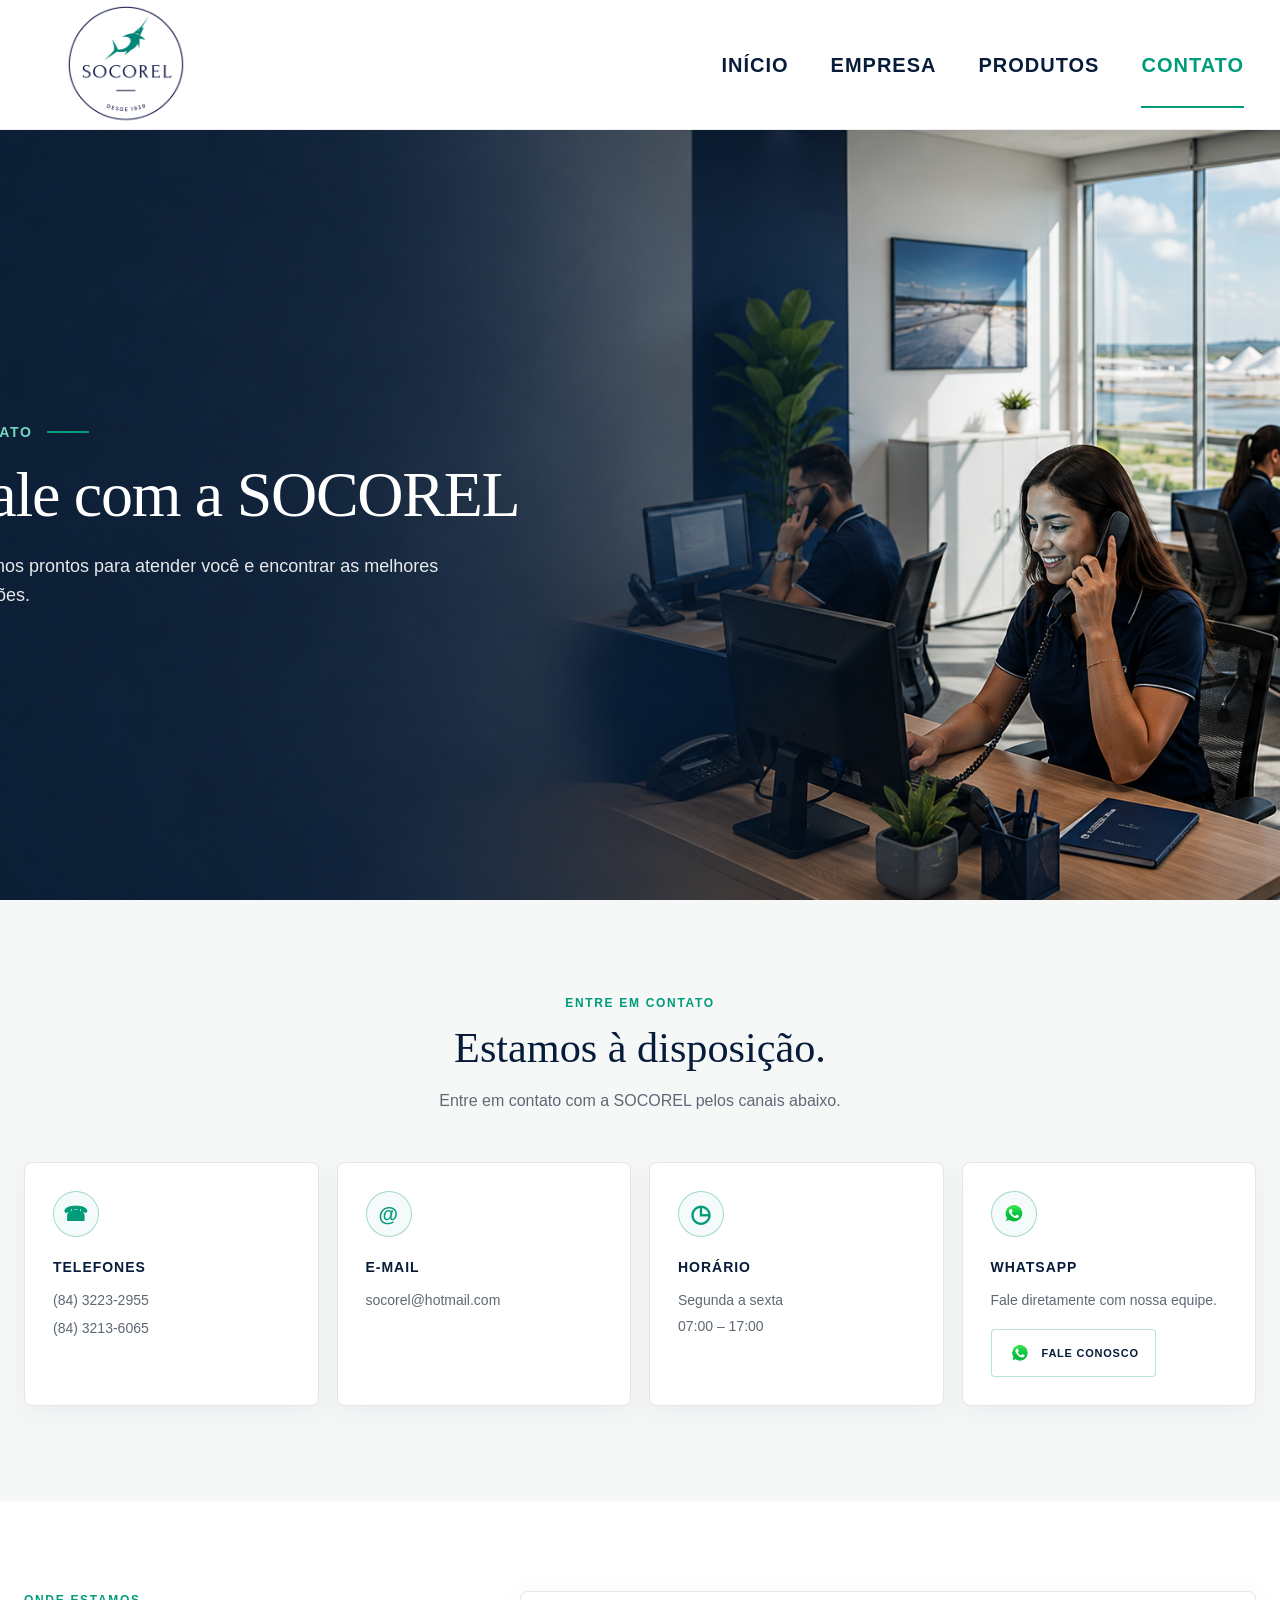
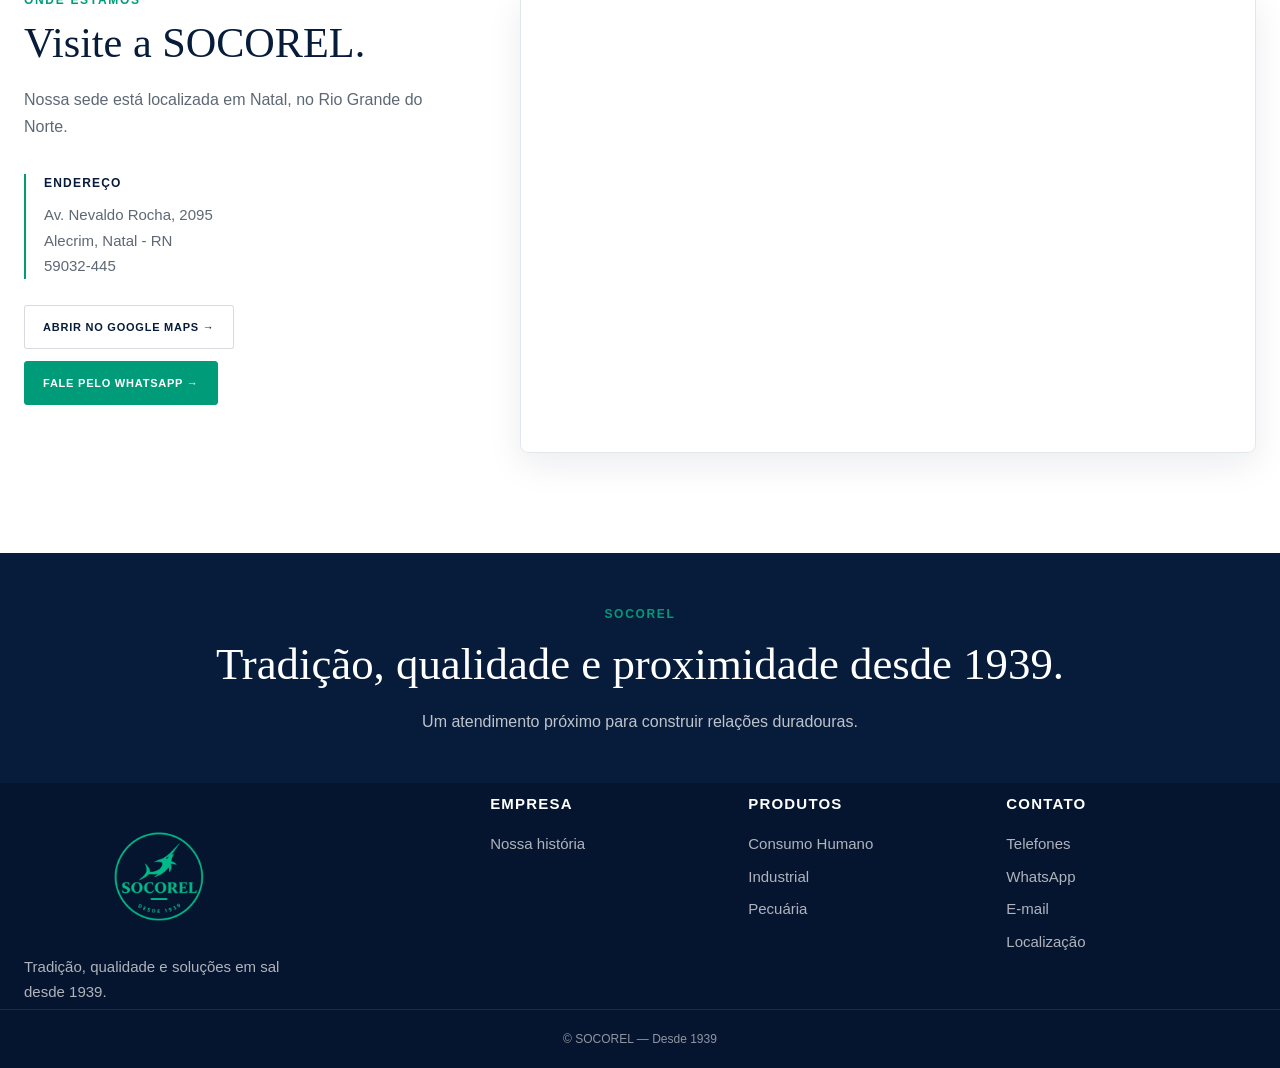
==== contato.html @ 58892474 "Versao final do site SOCOREL" ====
<!DOCTYPE html>
<html lang="pt-BR">

<head>

    <meta charset="UTF-8">

    <meta
        name="viewport"
        content="width=device-width, initial-scale=1.0"
    >

    <meta
        name="description"
        content="Entre em contato com a SOCOREL."
    >

    <title>SOCOREL | Contato</title>

    <link rel="stylesheet" href="css/global.css">
    <link rel="stylesheet" href="css/contato.css">

</head>


<body>


    <!-- =====================================================
         CABEÇALHO
         ===================================================== -->

    <header class="site-header">

        <div class="site-header__inner">

            <a
                href="index.html"
                class="site-logo"
                aria-label="SOCOREL - Início"
            >

                <img
                    src="assets/brand/logo-socorel.png"
                    alt="SOCOREL"
                >

            </a>


            <nav
                class="site-nav"
                aria-label="Navegação principal"
            >

                <a
                    href="index.html"
                    class="site-nav__link"
                >
                    INÍCIO
                </a>


                <a
                    href="empresa.html"
                    class="site-nav__link"
                >
                    EMPRESA
                </a>


                <a
                    href="produtos.html"
                    class="site-nav__link"
                >
                    PRODUTOS
                </a>


                <a
                    href="contato.html"
                    class="site-nav__link is-active"
                >
                    CONTATO
                </a>

            </nav>


            <button
                class="menu-toggle"
                type="button"
                aria-label="Abrir menu"
                aria-expanded="false"
            >

                <span></span>
                <span></span>
                <span></span>

            </button>

        </div>

    </header>



    <!-- =====================================================
         CONTEÚDO PRINCIPAL
         ===================================================== -->

    <main>


        <!-- =================================================
             HERO
             ================================================= -->

        <section class="contact-hero">

            <div class="contact-hero__background"></div>


            <div class="container contact-hero__content">

                <div class="contact-hero__text">

                    <span class="contact-hero__eyebrow">
                        CONTATO
                    </span>


                    <h1 class="contact-hero__title heading-serif">
                        Fale com a SOCOREL
                    </h1>


                    <p class="contact-hero__description">
                        Estamos prontos para atender você
                        e encontrar as melhores soluções.
                    </p>

                </div>

            </div>

        </section>



        <!-- =================================================
             INFORMAÇÕES DE CONTATO
             ================================================= -->

        <section
            class="contact-details"
            id="contato"
        >

            <div class="container">


                <div class="contact-details__heading">

                    <span class="contact-details__eyebrow">
                        ENTRE EM CONTATO
                    </span>


                    <h2 class="contact-details__title heading-serif">
                        Estamos à disposição.
                    </h2>


                    <p class="contact-details__description">
                        Entre em contato com a SOCOREL
                        pelos canais abaixo.
                    </p>

                </div>



                <div class="contact-details__grid">


                    <!-- =================================================
                         TELEFONES
                         ================================================= -->

                    <article class="contact-card">

                        <div class="contact-card__icon">
                            ☎
                        </div>


                        <div class="contact-card__content">

                            <h3>
                                TELEFONES
                            </h3>


                            <a
                                href="tel:8432232955"
                                class="contact-card__link"
                            >
                                (84) 3223-2955
                            </a>


                            <a
                                href="tel:8432136065"
                                class="contact-card__link"
                            >
                                (84) 3213-6065
                            </a>

                        </div>

                    </article>



                    <!-- =================================================
                         E-MAIL
                         ================================================= -->

                    <article class="contact-card">

                        <div class="contact-card__icon">
                            @
                        </div>


                        <div class="contact-card__content">

                            <h3>
                                E-MAIL
                            </h3>


                            <a
                                href="mailto:socorel@hotmail.com"
                                class="contact-card__link"
                            >
                                socorel@hotmail.com
                            </a>

                        </div>

                    </article>



                    <!-- =================================================
                         HORÁRIO
                         ================================================= -->

                    <article class="contact-card">

                        <div class="contact-card__icon">
                            ◷
                        </div>


                        <div class="contact-card__content">

                            <h3>
                                HORÁRIO
                            </h3>


                            <p>
                                Segunda a sexta
                            </p>


                            <p>
                                07:00 – 17:00
                            </p>

                        </div>

                    </article>



                    <!-- =================================================
                         WHATSAPP
                         ================================================= -->

                    <article class="contact-card contact-card--whatsapp">

                        <div class="contact-card__icon">
    <img
        src="assets/brand/whatsapp.png"
        alt=""
    >
</div>


                        <div class="contact-card__content">

                            <h3>
                                WHATSAPP
                            </h3>


                            <p>
                                Fale diretamente com nossa equipe.
                            </p>


                            <a
                                href="https://wa.me/558432232955"
                                class="whatsapp-button"
                                target="_blank"
                                rel="noopener noreferrer"
                            >

                                <span class="whatsapp-button__icon" aria-hidden="true">
    <img
        src="assets/brand/whatsapp.png"
        alt=""
    >
</span>

                                <span>
                                    FALE CONOSCO
                                </span>

                            </a>

                        </div>

                    </article>

                </div>

            </div>

        </section>



        <!-- =================================================
             LOCALIZAÇÃO
             ================================================= -->

        <section
            class="contact-location"
            id="localizacao"
        >

            <div class="container">


                <div class="contact-location__grid">


                    <!-- =================================================
                         ENDEREÇO
                         ================================================= -->

                    <div class="contact-location__info">

                        <span class="contact-location__eyebrow">
                            ONDE ESTAMOS
                        </span>


                        <h2 class="contact-location__title heading-serif">
                            Visite a SOCOREL.
                        </h2>


                        <p class="contact-location__description">
                            Nossa sede está localizada em Natal,
                            no Rio Grande do Norte.
                        </p>


                        <div class="contact-address">

                            <span class="contact-address__label">
                                ENDEREÇO
                            </span>


                            <p class="contact-address__text">
                                Av. Nevaldo Rocha, 2095
                            </p>


                            <p class="contact-address__text">
                                Alecrim, Natal - RN
                            </p>


                            <p class="contact-address__text">
                                59032-445
                            </p>

                        </div>


                        <a
                            href="https://www.google.com/maps/search/?api=1&query=Av.+Nevaldo+Rocha%2C+2095%2C+Alecrim%2C+Natal%2C+RN%2C+59032-445"
                            class="location-button"
                            target="_blank"
                            rel="noopener noreferrer"
                        >
                            ABRIR NO GOOGLE MAPS →
                        </a>


                        <a
                            href="https://wa.me/558432232955"
                            class="location-whatsapp"
                            target="_blank"
                            rel="noopener noreferrer"
                        >
                            FALE PELO WHATSAPP →
                        </a>

                    </div>



                    <!-- =================================================
                         GOOGLE MAPS
                         ================================================= -->

                    <div class="contact-map">

                        <iframe
                            title="Localização da SOCOREL"
                            src="https://www.google.com/maps?q=Av.%20Nevaldo%20Rocha%2C%202095%2C%20Alecrim%2C%20Natal%2C%20RN%2C%2059032-445&output=embed"
                            loading="lazy"
                            referrerpolicy="no-referrer-when-downgrade"
                        >
                        </iframe>

                    </div>

                </div>

            </div>

        </section>



        <!-- =================================================
             ENCERRAMENTO
             ================================================= -->

        <section class="contact-closing">

            <div class="container">

                <div class="contact-closing__inner">

                    <span class="contact-closing__label">
                        SOCOREL
                    </span>


                    <h2 class="contact-closing__title heading-serif">
                        Tradição, qualidade e proximidade
                        desde 1939.
                    </h2>


                    <p class="contact-closing__text">
                        Um atendimento próximo para construir
                        relações duradouras.
                    </p>

                </div>

            </div>

        </section>

    </main>



    <!-- =====================================================
         FOOTER
         ===================================================== -->

    <footer class="site-footer">

        <div class="container site-footer__grid">


            <div class="site-footer__brand">

                <a
                    href="index.html"
                    class="site-footer__logo"
                    aria-label="SOCOREL - Início"
                >

                    <img
                        src="assets/brand/logo-socorel-footer.png"
                        alt="SOCOREL"
                    >

                </a>


                <p>
                    Tradição, qualidade e soluções em sal
                    desde 1939.
                </p>

            </div>



            <div class="site-footer__column">

                <h3>
                    EMPRESA
                </h3>


                <a href="empresa.html">
                    Nossa história
                </a>

            </div>



            <div class="site-footer__column">

                <h3>
                    PRODUTOS
                </h3>


                <a href="produtos.html#consumo-humano">
                    Consumo Humano
                </a>


                <a href="produtos.html#industrial">
                    Industrial
                </a>


                <a href="produtos.html#pecuaria">
                    Pecuária
                </a>

            </div>



            <div class="site-footer__column">

                <h3>
                    CONTATO
                </h3>


                <a href="#contato">
                    Telefones
                </a>


                <a
                    href="https://wa.me/558432232955"
                    target="_blank"
                    rel="noopener noreferrer"
                >
                    WhatsApp
                </a>


                <a href="mailto:socorel@hotmail.com">
                    E-mail
                </a>


                <a href="#localizacao">
                    Localização
                </a>

            </div>

        </div>


        <div class="site-footer__bottom">

            <div class="container">

                <p>
                    © SOCOREL — Desde 1939
                </p>

            </div>

        </div>

    </footer>

<script src="js/menu.js" defer></script>
</body>

</html>
---- css/global.css ----
:root {
    --color-navy: #071b3a;
    --color-navy-soft: #102c52;
    --color-brand: #009b78;
    --color-brand-dark: #007d62;
    --color-white: #ffffff;
    --color-off-white: #f6f8f8;
    --color-text: #172235;
    --color-text-soft: #5e6875;
    --color-border: #e2e7ea;

    --container-width: 1240px;
    --header-height: 130px;

    --transition-fast: 0.2s ease;
    --transition-normal: 0.35s ease;
}


/* =========================================================
   RESET
   ========================================================= */

*,
*::before,
*::after {
    box-sizing: border-box;
}

html {
    scroll-behavior: smooth;
}

body {
    margin: 0;

    min-width: 320px;

    background: var(--color-white);
    color: var(--color-text);

    font-family:
        Arial,
        Helvetica,
        sans-serif;

    font-size: 16px;
    line-height: 1.5;

    -webkit-font-smoothing: antialiased;
    text-rendering: optimizeLegibility;
}

img,
svg {
    display: block;
    max-width: 100%;
}

img {
    height: auto;
}

button,
input,
textarea,
select {
    font: inherit;
}

button {
    border: 0;
    background: transparent;
}

a {
    color: inherit;
    text-decoration: none;
}

h1,
h2,
h3,
h4,
p {
    margin: 0;
}


/* =========================================================
   UTILITÁRIOS
   ========================================================= */

.container {
    width: min(
        calc(100% - 48px),
        var(--container-width)
    );

    margin-inline: auto;
}

.heading-serif {
    font-family:
        Georgia,
        "Times New Roman",
        serif;
}


/* =========================================================
   BOTÕES
   ========================================================= */

.btn {
    display: inline-flex;

    align-items: center;
    justify-content: center;

    min-height: 48px;

    padding:
        0 22px;

    border: 1px solid transparent;

    font-size: 13px;
    font-weight: 700;

    letter-spacing: 0.04em;

    text-transform: uppercase;

    cursor: pointer;

    transition:
        background-color var(--transition-normal),
        border-color var(--transition-normal),
        color var(--transition-normal),
        transform var(--transition-normal),
        box-shadow var(--transition-normal);
}

.btn:hover {
    transform: translateY(-1px);
}

.btn-primary {
    background: var(--color-brand);
    color: var(--color-white);
}

.btn-primary:hover {
    background: var(--color-brand-dark);

    box-shadow:
        0 8px 22px rgba(0, 155, 120, 0.22);
}

.btn-outline {
    border-color:
        rgba(255, 255, 255, 0.78);

    background: transparent;
    color: var(--color-white);
}

.btn-outline:hover {
    border-color: var(--color-white);
    background: rgba(255, 255, 255, 0.10);
}


/* =========================================================
   ACESSIBILIDADE
   ========================================================= */

:focus-visible {
    outline:
        3px solid rgba(0, 155, 120, 0.55);

    outline-offset: 3px;
}


/* =========================================================
   SELEÇÃO DE TEXTO
   ========================================================= */

::selection {
    background: var(--color-brand);
    color: var(--color-white);
}


/* =========================================================
   RESPONSIVIDADE GLOBAL
   ========================================================= */

@media (max-width: 600px) {

    .container {
        width: min(
            calc(100% - 36px),
            var(--container-width)
        );
    }

    .btn {
        min-height: 46px;
        padding: 0 18px;
    }
}


/* =========================================================
   MENU MOBILE — ABERTURA
   ========================================================= */

@media (max-width: 850px) {

    .site-nav.is-open {
        position: absolute !important;

        top: 100% !important;
        left: 0 !important;
        right: 0 !important;

        display: flex !important;

        flex-direction: column !important;

        align-items: stretch !important;

        gap: 0 !important;

        padding: 10px 20px 18px !important;

        background:
            var(--color-white) !important;

        border-top:
            1px solid rgba(7, 27, 58, 0.08) !important;

        box-shadow:
            0 12px 30px rgba(7, 27, 58, 0.12) !important;

        z-index: 9999 !important;
    }


    .site-nav.is-open .site-nav__link {
        display: block !important;

        width: 100% !important;

        padding: 16px 4px !important;

        font-size: 16px !important;

        text-align: left !important;

        color:
            var(--color-navy) !important;

        border-bottom:
            1px solid rgba(7, 27, 58, 0.08) !important;
    }


    .site-nav.is-open .site-nav__link:last-child {
        border-bottom: none !important;
    }


    .site-nav.is-open .site-nav__link::after {
        display: none !important;
    }
}
---- css/contato.css ----
/* =========================================================
   CABEÇALHO
   ========================================================= */

.site-header {
    position: relative;
    z-index: 20;

    height: var(--header-height);

    background: var(--color-white);

    border-bottom:
        1px solid rgba(7, 27, 58, 0.08);
}


.site-header__inner {
    width: 100%;
    max-width: none;

    display: flex;

    align-items: center;
    justify-content: space-between;

    height: 100%;

    padding: 0 36px;
}


.site-logo {
    display: flex;

    align-items: center;

    height: 100%;
}


.site-logo img {
    width: 180px;
    height: 180px;

    object-fit: contain;
}


.site-nav {
    display: flex;

    align-items: center;

    gap: 42px;
}


.site-nav__link {
    position: relative;

    color: var(--color-navy);

    font-size: 20px;

    font-weight: 700;

    letter-spacing: 0.05em;

    padding: 48px 0;

    transition:
        color var(--transition-normal);
}


.site-nav__link::after {
    content: "";

    position: absolute;

    left: 0;
    right: 0;

    bottom: 20px;

    height: 2px;

    background: var(--color-brand);

    transform: scaleX(0);

    transform-origin: center;

    transition:
        transform var(--transition-normal);
}


.site-nav__link:hover,
.site-nav__link.is-active {
    color: var(--color-brand);
}


.site-nav__link:hover::after,
.site-nav__link.is-active::after {
    transform: scaleX(1);
}


/* =========================================================
   MENU MOBILE
   ========================================================= */

.menu-toggle {
    display: none;

    width: 44px;
    height: 44px;

    align-items: center;
    justify-content: center;

    flex-direction: column;

    gap: 5px;

    cursor: pointer;
}


.menu-toggle span {
    display: block;

    width: 23px;
    height: 2px;

    background: var(--color-navy);
}


/* =========================================================
   HERO
   ========================================================= */

.contact-hero {
    position: relative;

    min-height:
        calc(100vh - var(--header-height));

    display: flex;

    align-items: center;

    overflow: hidden;

    color: var(--color-white);
}


.contact-hero__background {
    position: absolute;

    inset: 0;

    background-image:
        url("../assets/contato/hero-contato.jpg");

    background-size: cover;

    background-position: center;
}


.contact-hero__content {
    position: relative;

    z-index: 1;
}


.contact-hero__text {
    max-width: 650px;

    padding: 80px 0;

    transform:
        translateX(-70px);
}


.contact-hero__eyebrow {
    display: inline-flex;

    align-items: center;

    gap: 14px;

    color: #74d7c1;

    font-size: 14px;

    font-weight: 700;

    letter-spacing: 0.12em;
}


.contact-hero__eyebrow::after {
    content: "";

    width: 42px;
    height: 2px;

    background:
        var(--color-brand);
}


.contact-hero__title {
    max-width: none;

    margin-top: 18px;

    color: var(--color-white);

    font-size:
        clamp(42px, 5vw, 70px);

    line-height: 1.04;

    font-weight: 500;

    letter-spacing: -0.02em;

    white-space: nowrap;
}


.contact-hero__description {
    max-width: 520px;

    margin-top: 24px;

    color:
        rgba(255, 255, 255, 0.90);

    font-size: 18px;

    line-height: 1.6;
}


/* =========================================================
   CONTATOS
   ========================================================= */

.contact-details {
    padding:
        90px 0 95px;

    background:
        var(--color-off-white);
}


.contact-details__heading {
    max-width: 850px;

    margin: 0 auto 48px;

    text-align: center;
}


.contact-details__eyebrow {
    color:
        var(--color-brand);

    font-size: 12px;

    font-weight: 700;

    letter-spacing: 0.14em;
}


.contact-details__title {
    margin-top: 10px;

    color:
        var(--color-navy);

    font-size:
        clamp(34px, 3.3vw, 48px);

    line-height: 1.15;

    font-weight: 500;
}


.contact-details__description {
    max-width: 620px;

    margin: 14px auto 0;

    color:
        var(--color-text-soft);

    font-size: 16px;

    line-height: 1.7;
}


/* =========================================================
   CARDS DE CONTATO
   ========================================================= */

.contact-details__grid {
    display: grid;

    grid-template-columns:
        repeat(4, minmax(0, 1fr));

    gap: 18px;
}


.contact-card {
    min-height: 205px;

    display: flex;

    flex-direction: column;

    align-items: flex-start;

    padding: 28px;

    background:
        var(--color-white);

    border:
        1px solid var(--color-border);

    border-radius: 8px;

    box-shadow:
        0 8px 26px rgba(7, 27, 58, 0.05);

    transition:
        transform var(--transition-normal),
        box-shadow var(--transition-normal),
        border-color var(--transition-normal);
}


.contact-card:hover {
    transform:
        translateY(-4px);

    border-color:
        rgba(0, 155, 120, 0.30);

    box-shadow:
        0 16px 35px rgba(7, 27, 58, 0.08);
}


.contact-card__icon {
    width: 46px;
    height: 46px;

    display: flex;

    align-items: center;
    justify-content: center;

    margin-bottom: 20px;

    border:
        1px solid rgba(0, 155, 120, 0.35);

    border-radius: 50%;

    background:
        rgba(0, 155, 120, 0.04);

    color:
        var(--color-brand);

    font-size: 12px;

    font-weight: 700;

    letter-spacing: 0.02em;
}


.contact-card__content {
    width: 100%;
}


.contact-card__content h3 {
    margin: 0 0 12px;

    color:
        var(--color-navy);

    font-size: 14px;

    font-weight: 700;

    letter-spacing: 0.07em;
}


.contact-card__content p {
    margin-top: 5px;

    color:
        var(--color-text-soft);

    font-size: 14px;

    line-height: 1.55;
}


.contact-card__link {
    display: block;

    width: fit-content;

    margin-top: 7px;

    color:
        var(--color-text-soft);

    font-size: 14px;

    line-height: 1.5;

    transition:
        color var(--transition-fast);
}


.contact-card__link:hover {
    color:
        var(--color-brand);
}


/* =========================================================
   WHATSAPP
   ========================================================= */

.contact-card--whatsapp {
    justify-content:
        flex-start;
}


.whatsapp-button {
    display: inline-flex;

    align-items: center;

    gap: 10px;

    margin-top: 18px;

    padding: 11px 16px;

    border:
        1px solid rgba(0, 155, 120, 0.28);

    border-radius: 4px;

    background:
        var(--color-white);

    color:
        var(--color-navy);

    font-size: 11px;

    font-weight: 700;

    letter-spacing: 0.07em;

    transition:
        background var(--transition-fast),
        color var(--transition-fast),
        border-color var(--transition-fast),
        transform var(--transition-fast);
}


.whatsapp-button:hover {
    transform:
        translateY(-2px);

    background:
        var(--color-brand);

    border-color:
        var(--color-brand);

    color:
        var(--color-white);
}



/* =========================================================
   LOCALIZAÇÃO
   ========================================================= */

.contact-location {
    padding:
        90px 0 100px;

    background:
        var(--color-white);
}


.contact-location__grid {
    display:
        grid;

    grid-template-columns:
        minmax(320px, 0.85fr)
        minmax(0, 1.45fr);

    gap:
        65px;

    align-items:
        stretch;
}


.contact-location__info {
    display:
        flex;

    flex-direction:
        column;

    align-items:
        flex-start;
}


.contact-location__eyebrow {
    color:
        var(--color-brand);

    font-size:
        12px;

    font-weight:
        700;

    letter-spacing:
        0.14em;
}


.contact-location__title {
    margin-top:
        10px;

    color:
        var(--color-navy);

    font-size:
        clamp(34px, 3.3vw, 48px);

    line-height:
        1.15;

    font-weight:
        500;
}


.contact-location__description {
    max-width:
        490px;

    margin-top:
        18px;

    color:
        var(--color-text-soft);

    font-size:
        16px;

    line-height:
        1.7;
}


/* =========================================================
   ENDEREÇO
   ========================================================= */

.contact-address {
    margin-top:
        34px;

    padding-left:
        18px;

    border-left:
        2px solid var(--color-brand);
}


.contact-address__label {
    display:
        block;

    margin-bottom:
        10px;

    color:
        var(--color-navy);

    font-size:
        12px;

    font-weight:
        700;

    letter-spacing:
        0.10em;
}


.contact-address__text {
    color:
        var(--color-text-soft);

    font-size:
        15px;

    line-height:
        1.7;
}


/* =========================================================
   BOTÕES DE LOCALIZAÇÃO
   ========================================================= */

.location-button,
.location-whatsapp {
    display:
        inline-flex;

    align-items:
        center;

    justify-content:
        center;

    min-height:
        44px;

    margin-top:
        26px;

    padding:
        11px 18px;

    border-radius:
        3px;

    font-size:
        11px;

    font-weight:
        700;

    letter-spacing:
        0.07em;

    transition:
        transform var(--transition-fast),
        background var(--transition-fast),
        color var(--transition-fast),
        border-color var(--transition-fast);
}


.location-button {
    border:
        1px solid rgba(7, 27, 58, 0.16);

    background:
        var(--color-white);

    color:
        var(--color-navy);
}


.location-button:hover {
    transform:
        translateY(-2px);

    border-color:
        var(--color-navy);

    background:
        var(--color-navy);

    color:
        var(--color-white);
}


.location-whatsapp {
    margin-top:
        12px;

    border:
        1px solid var(--color-brand);

    background:
        var(--color-brand);

    color:
        var(--color-white);
}


.location-whatsapp:hover {
    transform:
        translateY(-2px);

    background:
        var(--color-navy);

    border-color:
        var(--color-navy);
}


/* =========================================================
   MAPA
   ========================================================= */

.contact-map {
    min-height:
        460px;

    overflow:
        hidden;

    border:
        1px solid var(--color-border);

    border-radius:
        8px;

    box-shadow:
        0 12px 35px rgba(7, 27, 58, 0.08);
}


.contact-map iframe {
    display:
        block;

    width:
        100%;

    height:
        100%;

    min-height:
        460px;

    border:
        0;
}


/* =========================================================
   ENCERRAMENTO
   ========================================================= */

.contact-closing {
    padding:
        48px 0;

    background:
        var(--color-navy);

    color:
        var(--color-white);
}


.contact-closing__inner {
    max-width:
        850px;

    margin:
        0 auto;

    text-align:
        center;
}


.contact-closing__label {
    color:
        var(--color-brand);

    font-size:
        12px;

    font-weight:
        700;

    letter-spacing:
        0.14em;
}


.contact-closing__title {
    margin-top:
        14px;

    color:
        var(--color-white);

    font-size:
        clamp(32px, 3.5vw, 48px);

    line-height:
        1.12;

    font-weight:
        500;
}


.contact-closing__text {
    max-width:
        680px;

    margin:
        18px auto 0;

    color:
        rgba(255, 255, 255, 0.74);

    font-size:
        16px;

    line-height:
        1.7;
}


/* =========================================================
   FOOTER
   ========================================================= */

.site-footer {
    background:
        #06152f;

    color:
        rgba(255, 255, 255, 0.78);
}


.site-footer__grid {
    display:
        grid;

    grid-template-columns:
        2fr 1fr 1fr 1.2fr;

    gap:
        50px;

    padding:
        10px 0 5px;
}


.site-footer__brand {
    max-width:
        320px;
}


.site-footer__logo {
    display:
        inline-flex;

    align-items:
        center;

    justify-content:
        center;

    width:
        150px;

    height:
        150px;

    padding:
        5px;

    margin-left:
        60px;

    margin-top:
        10px;

    flex-shrink:
        0;
}


.site-footer__logo img {
    display:
        block;

    width:
        140px;

    height:
        140px;

    max-width:
        none;

    object-fit:
        contain;
}


.site-footer__brand p {
    max-width:
        260px;

    margin-top:
        0;

    color:
        rgba(255, 255, 255, 0.68);

    font-size:
        15px;

    line-height:
        1.65;
}


.site-footer__column {
    display:
        flex;

    flex-direction:
        column;

    align-items:
        flex-start;
}


.site-footer__column h3 {
    margin-bottom:
        18px;

    color:
        var(--color-white);

    font-size:
        15px;

    font-weight:
        700;

    letter-spacing:
        0.08em;
}


.site-footer__column a {
    margin-bottom:
        10px;

    color:
        rgba(255, 255, 255, 0.68);

    font-size:
        15px;

    transition:
        color var(--transition-fast),
        transform var(--transition-fast);
}


.site-footer__column a:hover {
    color:
        var(--color-brand);

    transform:
        translateX(3px);
}


.site-footer__bottom {
    border-top:
        1px solid rgba(255, 255, 255, 0.10);

    padding:
        20px 0;
}


.site-footer__bottom p {
    color:
        rgba(255, 255, 255, 0.55);

    font-size:
        12px;

    text-align:
        center;
}


/* =========================================================
   TABLET
   ========================================================= */

@media (max-width: 1100px) {

    .site-nav {
        gap:
            28px;
    }


    .site-nav__link {
        font-size:
            17px;
    }


    .contact-details__grid {
        grid-template-columns:
            repeat(2, minmax(0, 1fr));
    }


    .contact-location__grid {
        gap:
            45px;
    }

}


/* =========================================================
   TABLET MENOR
   ========================================================= */

@media (max-width: 850px) {

    .site-header__inner {
        padding:
            0 24px;
    }


    .site-logo img {
        width:
            130px;

        height:
            130px;
    }


    .site-nav {
        display:
            none;
    }


    .menu-toggle {
        display:
            flex;
    }


    .contact-hero {
        min-height:
            calc(100svh - var(--header-height));
    }


    .contact-hero__text {
        padding:
            70px 0;

        transform:
            translateX(0);
    }


    .contact-hero__title {
        font-size:
            clamp(40px, 7vw, 58px);
    }


    .contact-details {
        padding:
            80px 0;
    }


    .contact-location {
        padding:
            80px 0;
    }


    .contact-location__grid {
        grid-template-columns:
            1fr;

        gap:
            50px;
    }


    .contact-location__info {
        max-width:
            680px;
    }


    .contact-map {
        min-height:
            420px;
    }


    .contact-map iframe {
        min-height:
            420px;
    }


    .site-footer__grid {
        grid-template-columns:
            repeat(2, minmax(0, 1fr));
    }


    .site-footer__brand {
        grid-column:
            1 / -1;
    }


    .site-footer__logo {
        margin-left:
            0;

        margin-top:
            5px;
    }

}


/* =========================================================
   CELULAR
   ========================================================= */

@media (max-width: 600px) {

    .site-header {
        height:
            86px;
    }


    .site-header__inner {
        padding:
            0 18px;
    }


    .site-logo img {
        width:
            105px;

        height:
            105px;
    }


    .contact-hero {
        min-height:
            calc(100svh - 86px);
    }


    .contact-hero__background {
        background-position:
            64% center;
    }


    .contact-hero__text {
        padding:
            55px 0;
    }


    .contact-hero__eyebrow {
        font-size:
            11px;
    }


    .contact-hero__title {
        margin-top:
            16px;

        font-size:
            clamp(34px, 10vw, 48px);

        white-space:
            normal;
    }


    .contact-hero__description {
        font-size:
            16px;
    }


    .contact-details {
        padding:
            70px 0;
    }


    .contact-details__heading {
        margin-bottom:
            30px;
    }


    .contact-details__title {
        font-size:
            32px;
    }


    .contact-details__description {
        font-size:
            15px;
    }


    .contact-details__grid {
        grid-template-columns:
            1fr;
    }


    .contact-card {
        min-height:
            auto;

        padding:
            24px;
    }


    .contact-location {
        padding:
            70px 0;
    }


    .contact-location__title {
        font-size:
            32px;
    }


    .contact-location__description {
        font-size:
            15px;
    }


    .contact-map {
        min-height:
            350px;
    }


    .contact-map iframe {
        min-height:
            350px;
    }


    .contact-closing {
        padding:
            45px 0;
    }


    .contact-closing__title {
        font-size:
            32px;
    }


    .contact-closing__text {
        font-size:
            15px;
    }


    .site-footer__grid {
        grid-template-columns:
            1fr;

        gap:
            34px;

        padding:
            48px 0 42px;
    }


    .site-footer__brand {
        grid-column:
            auto;
    }


    .site-footer__logo {
        width:
            125px;

        height:
            125px;

        margin-left:
            0;

        margin-top:
            0;
    }


    .site-footer__logo img {
        width:
            115px;

        height:
            115px;
    }


    .site-footer__column {
        width:
            100%;
    }

}

/* =========================================================
   WHATSAPP — ASSET
   ========================================================= */

.contact-card__icon img {
    width: 24px;
    height: 24px;

    display: block;

    object-fit: contain;
}

.whatsapp-button__icon {
    display: inline-flex;

    align-items: center;
    justify-content: center;

    width: 24px;
    height: 24px;

    flex-shrink: 0;

    background: transparent;
}

.whatsapp-button__icon img {
    width: 22px;
    height: 22px;

    display: block;

    object-fit: contain;
}

.whatsapp-button:hover .whatsapp-button__icon {
    background: transparent;
}

/* =========================================================
   ÍCONES DOS CANAIS DE CONTATO
   ========================================================= */

.contact-card:nth-child(1) .contact-card__icon {
    font-size: 20px;
    line-height: 1;
}

.contact-card:nth-child(2) .contact-card__icon {
    font-size: 20px;
    line-height: 1;
}

.contact-card:nth-child(3) .contact-card__icon {
    font-size: 24px;
    line-height: 1;
}
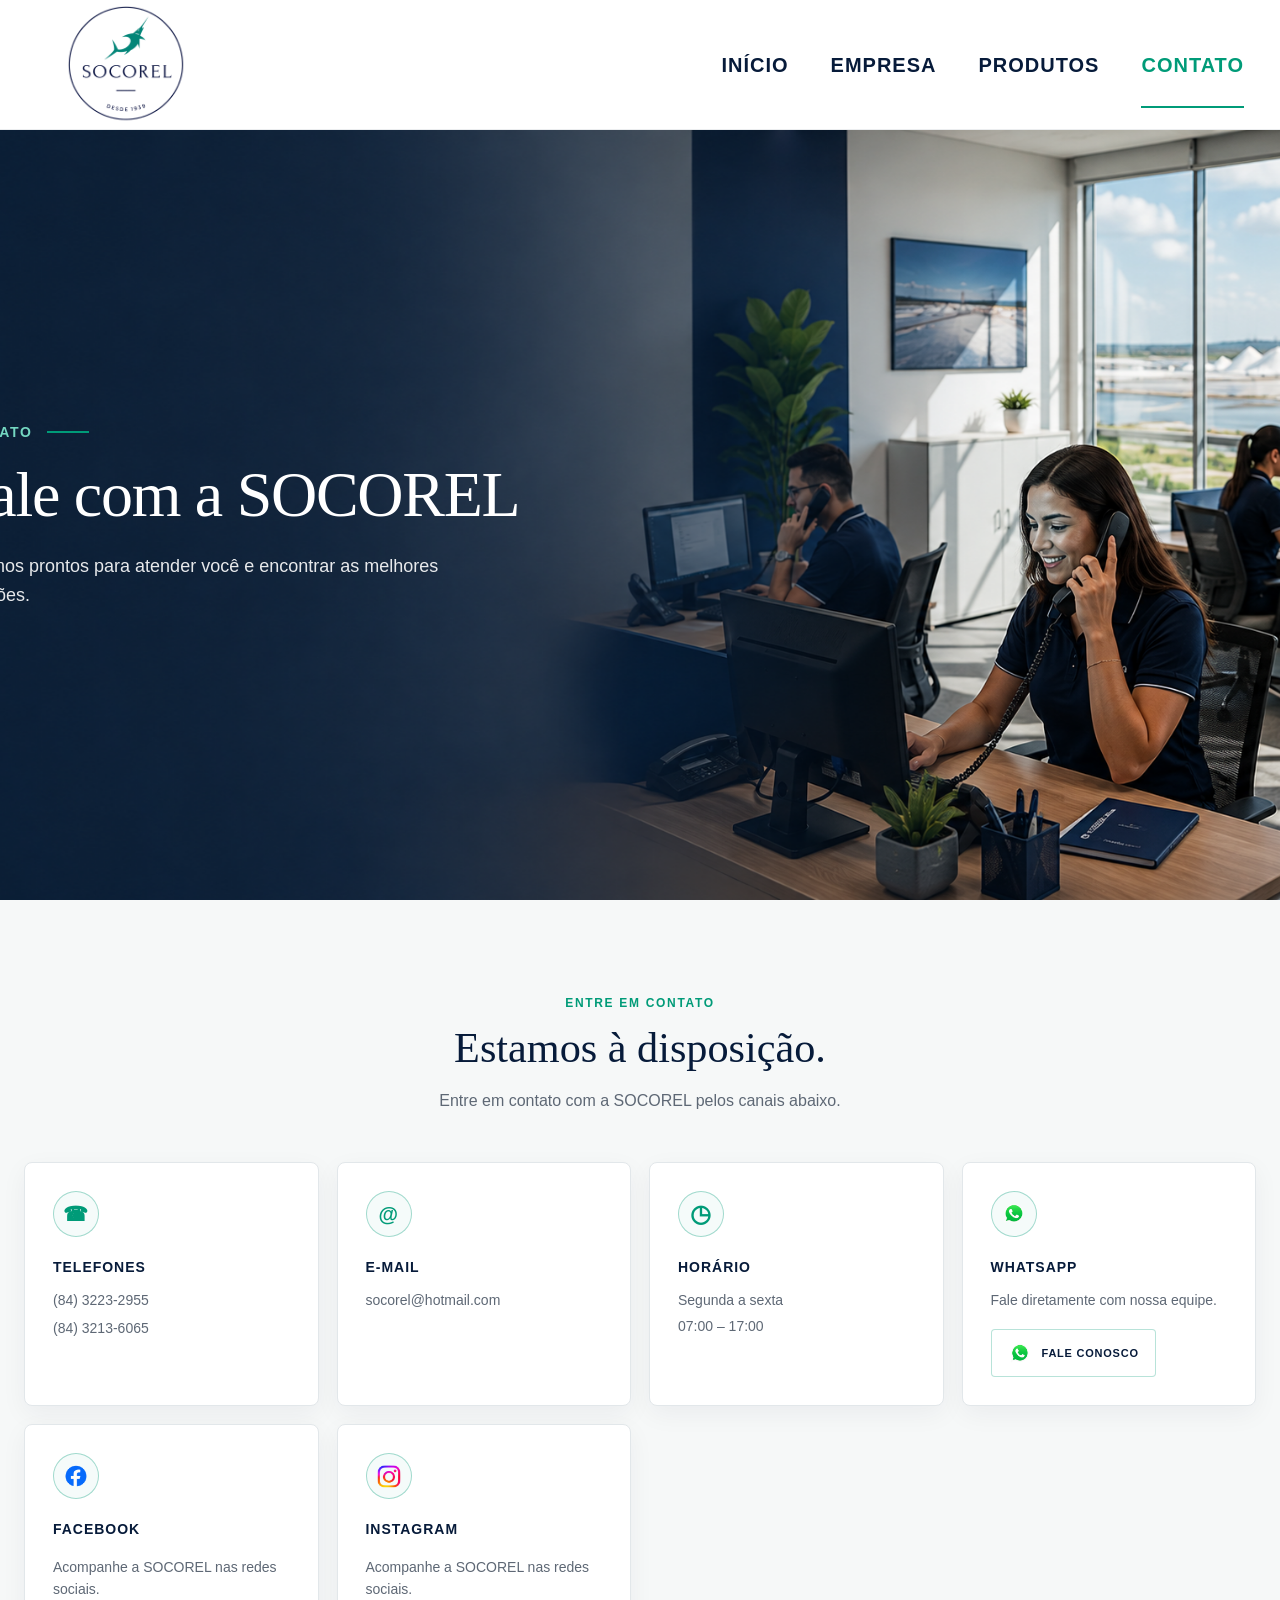
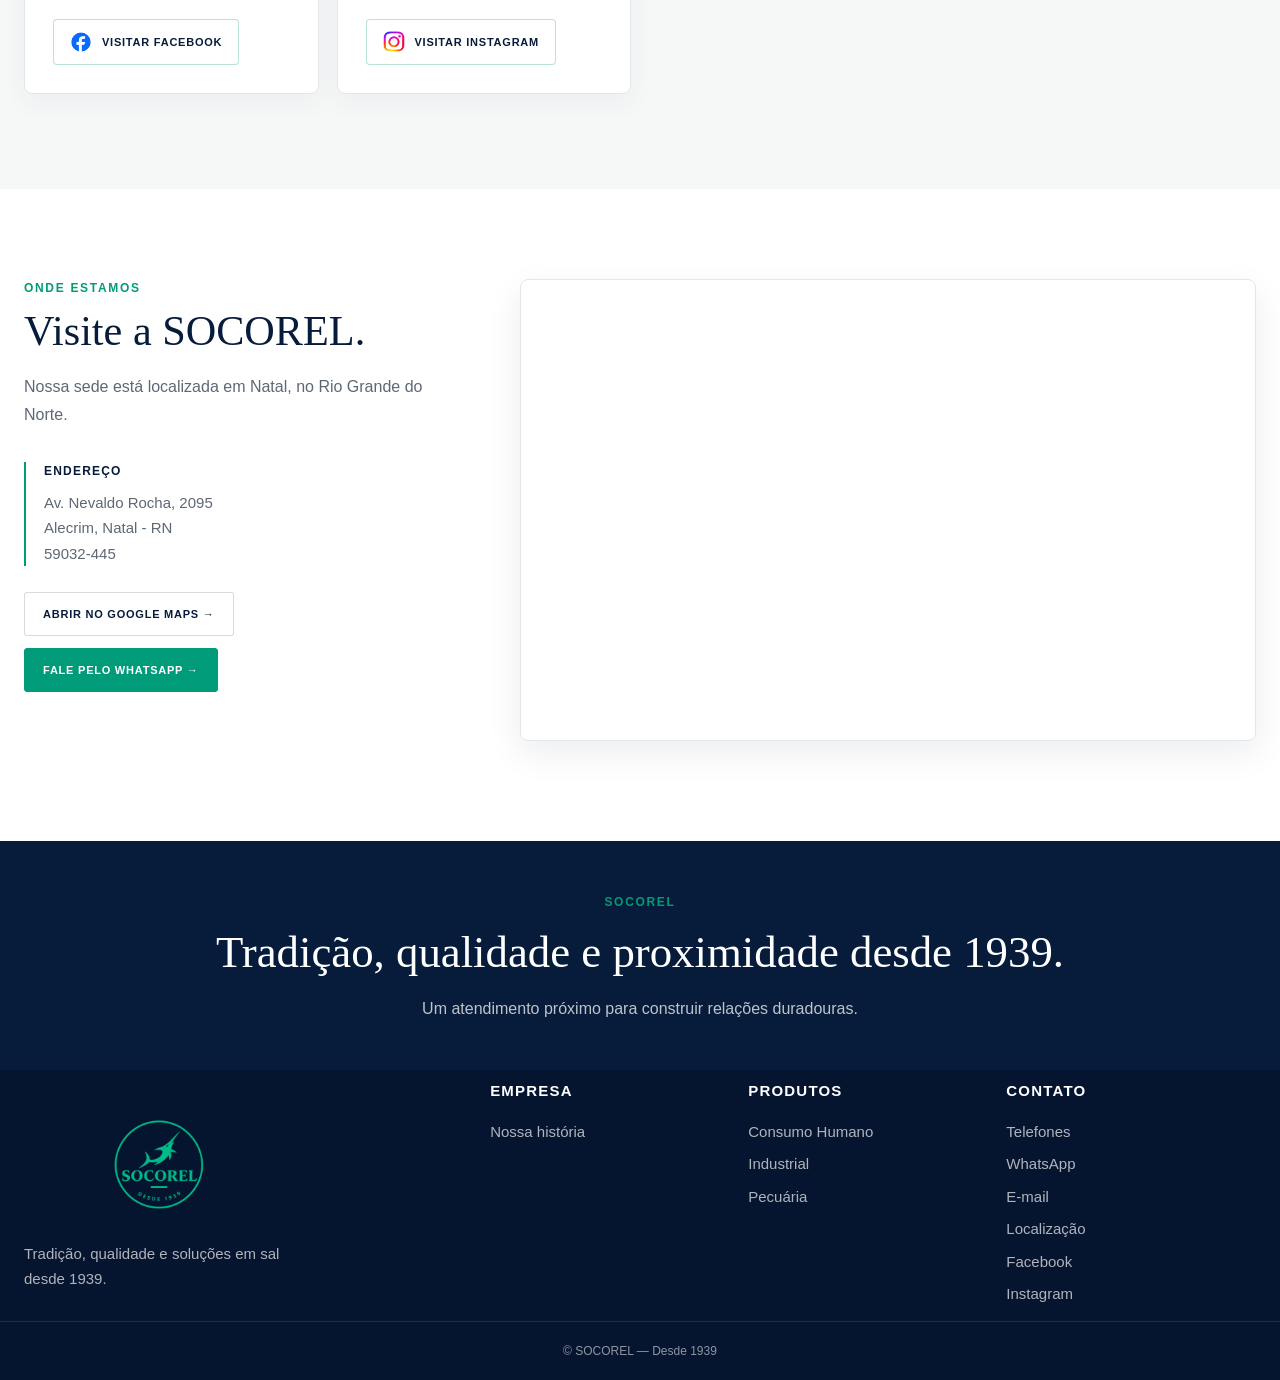
==== commit d07b3638: "Adiciona redes sociais ao contato" ====
--- a/contato.html
+++ b/contato.html
@@ -295,11 +295,13 @@
                     <article class="contact-card contact-card--whatsapp">
 
                         <div class="contact-card__icon">
-    <img
-        src="assets/brand/whatsapp.png"
-        alt=""
-    >
-</div>
+
+                            <img
+                                src="assets/brand/whatsapp.png"
+                                alt=""
+                            >
+
+                        </div>
 
 
                         <div class="contact-card__content">
@@ -321,15 +323,143 @@
                                 rel="noopener noreferrer"
                             >
 
-                                <span class="whatsapp-button__icon" aria-hidden="true">
-    <img
-        src="assets/brand/whatsapp.png"
-        alt=""
-    >
-</span>
+                                <span
+                                    class="whatsapp-button__icon"
+                                    aria-hidden="true"
+                                >
+
+                                    <img
+                                        src="assets/brand/whatsapp.png"
+                                        alt=""
+                                    >
+
+                                </span>
+
 
                                 <span>
                                     FALE CONOSCO
+                                </span>
+
+                            </a>
+
+                        </div>
+
+                    </article>
+
+
+
+                    <!-- =================================================
+                         FACEBOOK
+                         ================================================= -->
+
+                    <article class="contact-card contact-card--social">
+
+                        <div class="contact-card__icon">
+
+                            <img
+                                src="assets/brand/facebook.png"
+                                alt=""
+                            >
+
+                        </div>
+
+
+                        <div class="contact-card__content">
+
+                            <h3>
+                                FACEBOOK
+                            </h3>
+
+
+                            <p>
+                                Acompanhe a SOCOREL
+                                nas redes sociais.
+                            </p>
+
+
+                            <a
+                                href="https://www.facebook.com/SOCOREL"
+                                class="social-button"
+                                target="_blank"
+                                rel="noopener noreferrer"
+                            >
+
+                                <span
+                                    class="social-button__icon social-button__icon--facebook"
+                                    aria-hidden="true"
+                                >
+
+                                    <img
+                                        src="assets/brand/facebook.png"
+                                        alt=""
+                                    >
+
+                                </span>
+
+
+                                <span>
+                                    VISITAR FACEBOOK
+                                </span>
+
+                            </a>
+
+                        </div>
+
+                    </article>
+
+
+
+                    <!-- =================================================
+                         INSTAGRAM
+                         ================================================= -->
+
+                    <article class="contact-card contact-card--social">
+
+                        <div class="contact-card__icon">
+
+                            <img
+                                src="assets/brand/instagram.png"
+                                alt=""
+                            >
+
+                        </div>
+
+
+                        <div class="contact-card__content">
+
+                            <h3>
+                                INSTAGRAM
+                            </h3>
+
+
+                            <p>
+                                Acompanhe a SOCOREL
+                                nas redes sociais.
+                            </p>
+
+
+                            <a
+                                href="https://www.instagram.com/socorel_rn/"
+                                class="social-button"
+                                target="_blank"
+                                rel="noopener noreferrer"
+                            >
+
+                                <span
+                                    class="social-button__icon social-button__icon--instagram"
+                                    aria-hidden="true"
+                                >
+
+                                    <img
+                                        src="assets/brand/instagram.png"
+                                        alt=""
+                                    >
+
+                                </span>
+
+
+                                <span>
+                                    VISITAR INSTAGRAM
                                 </span>
 
                             </a>
@@ -499,6 +629,10 @@
         <div class="container site-footer__grid">
 
 
+            <!-- =================================================
+                 MARCA
+                 ================================================= -->
+
             <div class="site-footer__brand">
 
                 <a
@@ -524,6 +658,10 @@
 
 
 
+            <!-- =================================================
+                 EMPRESA
+                 ================================================= -->
+
             <div class="site-footer__column">
 
                 <h3>
@@ -539,6 +677,10 @@
 
 
 
+            <!-- =================================================
+                 PRODUTOS
+                 ================================================= -->
+
             <div class="site-footer__column">
 
                 <h3>
@@ -563,6 +705,10 @@
             </div>
 
 
+
+            <!-- =================================================
+                 CONTATO
+                 ================================================= -->
 
             <div class="site-footer__column">
 
@@ -594,6 +740,24 @@
                     Localização
                 </a>
 
+
+                <a
+                    href="https://www.facebook.com/SOCOREL"
+                    target="_blank"
+                    rel="noopener noreferrer"
+                >
+                    Facebook
+                </a>
+
+
+                <a
+                    href="https://www.instagram.com/socorel_rn/"
+                    target="_blank"
+                    rel="noopener noreferrer"
+                >
+                    Instagram
+                </a>
+
             </div>
 
         </div>
@@ -613,7 +777,13 @@
 
     </footer>
 
-<script src="js/menu.js" defer></script>
+
+
+    <script
+        src="js/menu.js"
+        defer
+    ></script>
+
 </body>
 
 </html>
--- a/css/contato.css
+++ b/css/contato.css
@@ -1,9 +1,13 @@
 /* =========================================================
+
    CABEÇALHO
+
    ========================================================= */
 
 .site-header {
+
     position: relative;
+
     z-index: 20;
 
     height: var(--header-height);
@@ -11,52 +15,81 @@
     background: var(--color-white);
 
     border-bottom:
+
         1px solid rgba(7, 27, 58, 0.08);
-}
+
+}
+
+
+
 
 
 .site-header__inner {
+
     width: 100%;
+
     max-width: none;
 
     display: flex;
 
     align-items: center;
+
     justify-content: space-between;
 
     height: 100%;
 
     padding: 0 36px;
-}
+
+}
+
+
+
 
 
 .site-logo {
+
     display: flex;
 
     align-items: center;
 
     height: 100%;
-}
+
+}
+
+
+
 
 
 .site-logo img {
+
     width: 180px;
+
     height: 180px;
 
     object-fit: contain;
-}
+
+}
+
+
+
 
 
 .site-nav {
+
     display: flex;
 
     align-items: center;
 
     gap: 42px;
-}
+
+}
+
+
+
 
 
 .site-nav__link {
+
     position: relative;
 
     color: var(--color-navy);
@@ -70,16 +103,23 @@
     padding: 48px 0;
 
     transition:
+
         color var(--transition-normal);
-}
+
+}
+
+
+
 
 
 .site-nav__link::after {
+
     content: "";
 
     position: absolute;
 
     left: 0;
+
     right: 0;
 
     bottom: 20px;
@@ -93,33 +133,55 @@
     transform-origin: center;
 
     transition:
+
         transform var(--transition-normal);
-}
+
+}
+
+
+
 
 
 .site-nav__link:hover,
+
 .site-nav__link.is-active {
+
     color: var(--color-brand);
-}
+
+}
+
+
+
 
 
 .site-nav__link:hover::after,
+
 .site-nav__link.is-active::after {
+
     transform: scaleX(1);
-}
+
+}
+
+
+
 
 
 /* =========================================================
+
    MENU MOBILE
+
    ========================================================= */
 
 .menu-toggle {
+
     display: none;
 
     width: 44px;
+
     height: 44px;
 
     align-items: center;
+
     justify-content: center;
 
     flex-direction: column;
@@ -127,27 +189,41 @@
     gap: 5px;
 
     cursor: pointer;
-}
+
+}
+
+
+
 
 
 .menu-toggle span {
+
     display: block;
 
     width: 23px;
+
     height: 2px;
 
     background: var(--color-navy);
-}
+
+}
+
+
+
 
 
 /* =========================================================
+
    HERO
+
    ========================================================= */
 
 .contact-hero {
+
     position: relative;
 
     min-height:
+
         calc(100vh - var(--header-height));
 
     display: flex;
@@ -157,41 +233,63 @@
     overflow: hidden;
 
     color: var(--color-white);
-}
+
+}
+
+
+
 
 
 .contact-hero__background {
+
     position: absolute;
 
     inset: 0;
 
     background-image:
+
         url("../assets/contato/hero-contato.jpg");
 
     background-size: cover;
 
     background-position: center;
-}
+
+}
+
+
+
 
 
 .contact-hero__content {
+
     position: relative;
 
     z-index: 1;
-}
+
+}
+
+
+
 
 
 .contact-hero__text {
+
     max-width: 650px;
 
     padding: 80px 0;
 
     transform:
+
         translateX(-70px);
-}
+
+}
+
+
+
 
 
 .contact-hero__eyebrow {
+
     display: inline-flex;
 
     align-items: center;
@@ -205,21 +303,33 @@
     font-weight: 700;
 
     letter-spacing: 0.12em;
-}
+
+}
+
+
+
 
 
 .contact-hero__eyebrow::after {
+
     content: "";
 
     width: 42px;
+
     height: 2px;
 
     background:
+
         var(--color-brand);
-}
+
+}
+
+
+
 
 
 .contact-hero__title {
+
     max-width: none;
 
     margin-top: 18px;
@@ -227,6 +337,7 @@
     color: var(--color-white);
 
     font-size:
+
         clamp(42px, 5vw, 70px);
 
     line-height: 1.04;
@@ -236,47 +347,73 @@
     letter-spacing: -0.02em;
 
     white-space: nowrap;
-}
+
+}
+
+
+
 
 
 .contact-hero__description {
+
     max-width: 520px;
 
     margin-top: 24px;
 
     color:
+
         rgba(255, 255, 255, 0.90);
 
     font-size: 18px;
 
     line-height: 1.6;
-}
+
+}
+
+
+
 
 
 /* =========================================================
+
    CONTATOS
+
    ========================================================= */
 
 .contact-details {
+
     padding:
+
         90px 0 95px;
 
     background:
+
         var(--color-off-white);
-}
+
+}
+
+
+
 
 
 .contact-details__heading {
+
     max-width: 850px;
 
     margin: 0 auto 48px;
 
     text-align: center;
-}
+
+}
+
+
+
 
 
 .contact-details__eyebrow {
-    color:
+
+    color:
+
         var(--color-brand);
 
     font-size: 12px;
@@ -284,53 +421,95 @@
     font-weight: 700;
 
     letter-spacing: 0.14em;
-}
+
+}
+
+
+
 
 
 .contact-details__title {
+
     margin-top: 10px;
 
     color:
+
         var(--color-navy);
 
     font-size:
+
         clamp(34px, 3.3vw, 48px);
 
     line-height: 1.15;
 
     font-weight: 500;
-}
+
+}
+
+
+
 
 
 .contact-details__description {
+
     max-width: 620px;
 
     margin: 14px auto 0;
 
     color:
+
         var(--color-text-soft);
 
     font-size: 16px;
 
     line-height: 1.7;
-}
+
+}
+
+
+
 
 
 /* =========================================================
+
    CARDS DE CONTATO
+
    ========================================================= */
 
 .contact-details__grid {
+
     display: grid;
 
     grid-template-columns:
+
         repeat(4, minmax(0, 1fr));
 
     gap: 18px;
-}
+
+}
+
+.contact-card--social:nth-child(5) {
+
+    grid-column: 1;
+
+    grid-row: 2;
+
+}
+
+.contact-card--social:nth-child(6) {
+
+    grid-column: 2;
+
+    grid-row: 2;
+
+}
+
+
+
 
 
 .contact-card {
+
     min-height: 205px;
 
     display: flex;
@@ -342,55 +521,79 @@
     padding: 28px;
 
     background:
+
         var(--color-white);
 
     border:
+
         1px solid var(--color-border);
 
     border-radius: 8px;
 
     box-shadow:
+
         0 8px 26px rgba(7, 27, 58, 0.05);
 
     transition:
+
         transform var(--transition-normal),
+
         box-shadow var(--transition-normal),
+
         border-color var(--transition-normal);
-}
+
+}
+
+
+
 
 
 .contact-card:hover {
+
     transform:
+
         translateY(-4px);
 
     border-color:
+
         rgba(0, 155, 120, 0.30);
 
     box-shadow:
+
         0 16px 35px rgba(7, 27, 58, 0.08);
-}
+
+}
+
+
+
 
 
 .contact-card__icon {
+
     width: 46px;
+
     height: 46px;
 
     display: flex;
 
     align-items: center;
+
     justify-content: center;
 
     margin-bottom: 20px;
 
     border:
+
         1px solid rgba(0, 155, 120, 0.35);
 
     border-radius: 50%;
 
     background:
+
         rgba(0, 155, 120, 0.04);
 
     color:
+
         var(--color-brand);
 
     font-size: 12px;
@@ -398,18 +601,29 @@
     font-weight: 700;
 
     letter-spacing: 0.02em;
-}
+
+}
+
+
+
 
 
 .contact-card__content {
+
     width: 100%;
-}
+
+}
+
+
+
 
 
 .contact-card__content h3 {
+
     margin: 0 0 12px;
 
     color:
+
         var(--color-navy);
 
     font-size: 14px;
@@ -417,22 +631,33 @@
     font-weight: 700;
 
     letter-spacing: 0.07em;
-}
+
+}
+
+
+
 
 
 .contact-card__content p {
+
     margin-top: 5px;
 
     color:
+
         var(--color-text-soft);
 
     font-size: 14px;
 
     line-height: 1.55;
-}
+
+}
+
+
+
 
 
 .contact-card__link {
+
     display: block;
 
     width: fit-content;
@@ -440,6 +665,7 @@
     margin-top: 7px;
 
     color:
+
         var(--color-text-soft);
 
     font-size: 14px;
@@ -447,27 +673,47 @@
     line-height: 1.5;
 
     transition:
+
         color var(--transition-fast);
-}
+
+}
+
+
+
 
 
 .contact-card__link:hover {
-    color:
+
+    color:
+
         var(--color-brand);
-}
+
+}
+
+
+
 
 
 /* =========================================================
+
    WHATSAPP
+
    ========================================================= */
 
 .contact-card--whatsapp {
+
     justify-content:
+
         flex-start;
-}
+
+}
+
+
+
 
 
 .whatsapp-button {
+
     display: inline-flex;
 
     align-items: center;
@@ -479,14 +725,17 @@
     padding: 11px 16px;
 
     border:
+
         1px solid rgba(0, 155, 120, 0.28);
 
     border-radius: 4px;
 
     background:
+
         var(--color-white);
 
     color:
+
         var(--color-navy);
 
     font-size: 11px;
@@ -496,971 +745,1940 @@
     letter-spacing: 0.07em;
 
     transition:
+
         background var(--transition-fast),
+
         color var(--transition-fast),
+
         border-color var(--transition-fast),
+
         transform var(--transition-fast);
-}
+
+}
+
+
+
 
 
 .whatsapp-button:hover {
+
     transform:
+
         translateY(-2px);
 
     background:
+
         var(--color-brand);
 
     border-color:
+
         var(--color-brand);
 
     color:
+
         var(--color-white);
-}
+
+}
+
+
+
+
+
+
 
 
 
 /* =========================================================
+
    LOCALIZAÇÃO
+
    ========================================================= */
 
+/* =========================================================
+
+   REDES SOCIAIS
+
+   ========================================================= */
+
+.contact-card--social {
+
+    min-height: 205px;
+
+}
+
+.contact-card--social .contact-card__icon img {
+
+    width: 24px;
+
+    height: 24px;
+
+}
+
+.social-button {
+
+    display: inline-flex;
+
+    align-items: center;
+
+    justify-content: center;
+
+    gap: 10px;
+
+    margin-top: 18px;
+
+    padding: 11px 16px;
+
+    border:
+
+        1px solid rgba(0, 155, 120, 0.28);
+
+    border-radius: 4px;
+
+    background:
+
+        var(--color-white);
+
+    color:
+
+        var(--color-navy);
+
+    font-size: 11px;
+
+    font-weight: 700;
+
+    letter-spacing: 0.07em;
+
+    transition:
+
+        background var(--transition-fast),
+
+        color var(--transition-fast),
+
+        border-color var(--transition-fast),
+
+        transform var(--transition-fast);
+
+}
+
+.social-button:hover {
+
+    transform:
+
+        translateY(-2px);
+
+    background:
+
+        var(--color-brand);
+
+    border-color:
+
+        var(--color-brand);
+
+    color:
+
+        var(--color-white);
+
+}
+
+.social-button__icon {
+
+    display: inline-flex;
+
+    align-items: center;
+
+    justify-content: center;
+
+    width: 22px;
+
+    height: 22px;
+
+    flex-shrink: 0;
+
+    background: transparent;
+
+}
+
+.social-button__icon img {
+
+    width: 20px;
+
+    height: 20px;
+
+    display: block;
+
+    object-fit: contain;
+
+}
+
+.social-button__icon--facebook img {
+
+    width: 20px;
+
+    height: 20px;
+
+}
+
+.social-button__icon--instagram img {
+
+    width: 21px;
+
+    height: 21px;
+
+}
+
 .contact-location {
+
     padding:
+
         90px 0 100px;
 
     background:
+
         var(--color-white);
-}
+
+}
+
+
+
 
 
 .contact-location__grid {
+
     display:
+
         grid;
 
     grid-template-columns:
+
         minmax(320px, 0.85fr)
+
         minmax(0, 1.45fr);
 
     gap:
+
         65px;
 
     align-items:
+
         stretch;
-}
+
+}
+
+
+
 
 
 .contact-location__info {
+
     display:
+
         flex;
 
     flex-direction:
+
         column;
 
     align-items:
+
         flex-start;
-}
+
+}
+
+
+
 
 
 .contact-location__eyebrow {
-    color:
+
+    color:
+
         var(--color-brand);
 
     font-size:
+
         12px;
 
     font-weight:
+
         700;
 
     letter-spacing:
+
         0.14em;
-}
+
+}
+
+
+
 
 
 .contact-location__title {
+
     margin-top:
+
         10px;
 
     color:
+
         var(--color-navy);
 
     font-size:
+
         clamp(34px, 3.3vw, 48px);
 
     line-height:
+
         1.15;
 
     font-weight:
+
         500;
-}
+
+}
+
+
+
 
 
 .contact-location__description {
+
     max-width:
+
         490px;
 
     margin-top:
+
         18px;
 
     color:
+
         var(--color-text-soft);
 
     font-size:
+
         16px;
 
     line-height:
+
         1.7;
-}
+
+}
+
+
+
 
 
 /* =========================================================
+
    ENDEREÇO
+
    ========================================================= */
 
 .contact-address {
+
     margin-top:
+
         34px;
 
     padding-left:
+
         18px;
 
     border-left:
+
         2px solid var(--color-brand);
-}
+
+}
+
+
+
 
 
 .contact-address__label {
+
     display:
+
         block;
 
     margin-bottom:
+
         10px;
 
     color:
+
         var(--color-navy);
 
     font-size:
+
         12px;
 
     font-weight:
+
         700;
 
     letter-spacing:
+
         0.10em;
-}
+
+}
+
+
+
 
 
 .contact-address__text {
-    color:
+
+    color:
+
         var(--color-text-soft);
 
     font-size:
+
         15px;
 
     line-height:
+
         1.7;
-}
+
+}
+
+
+
 
 
 /* =========================================================
+
    BOTÕES DE LOCALIZAÇÃO
+
    ========================================================= */
 
 .location-button,
+
 .location-whatsapp {
+
     display:
+
         inline-flex;
 
     align-items:
+
         center;
 
     justify-content:
+
         center;
 
     min-height:
+
         44px;
 
     margin-top:
+
         26px;
 
     padding:
+
         11px 18px;
 
     border-radius:
+
         3px;
 
     font-size:
+
         11px;
 
     font-weight:
+
         700;
 
     letter-spacing:
+
         0.07em;
 
     transition:
+
         transform var(--transition-fast),
+
         background var(--transition-fast),
+
         color var(--transition-fast),
+
         border-color var(--transition-fast);
-}
+
+}
+
+
+
 
 
 .location-button {
+
     border:
+
         1px solid rgba(7, 27, 58, 0.16);
 
     background:
+
         var(--color-white);
 
     color:
+
         var(--color-navy);
-}
+
+}
+
+
+
 
 
 .location-button:hover {
+
     transform:
+
         translateY(-2px);
 
     border-color:
+
         var(--color-navy);
 
     background:
+
         var(--color-navy);
 
     color:
+
         var(--color-white);
-}
+
+}
+
+
+
 
 
 .location-whatsapp {
+
     margin-top:
+
         12px;
 
     border:
+
         1px solid var(--color-brand);
 
     background:
+
         var(--color-brand);
 
     color:
+
         var(--color-white);
-}
+
+}
+
+
+
 
 
 .location-whatsapp:hover {
+
     transform:
+
         translateY(-2px);
 
     background:
+
         var(--color-navy);
 
     border-color:
+
         var(--color-navy);
-}
+
+}
+
+
+
 
 
 /* =========================================================
+
    MAPA
+
    ========================================================= */
 
 .contact-map {
+
     min-height:
+
         460px;
 
     overflow:
+
         hidden;
 
     border:
+
         1px solid var(--color-border);
 
     border-radius:
+
         8px;
 
     box-shadow:
+
         0 12px 35px rgba(7, 27, 58, 0.08);
-}
+
+}
+
+
+
 
 
 .contact-map iframe {
+
     display:
+
         block;
 
     width:
+
         100%;
 
     height:
+
         100%;
 
     min-height:
+
         460px;
 
     border:
+
         0;
-}
+
+}
+
+
+
 
 
 /* =========================================================
+
    ENCERRAMENTO
+
    ========================================================= */
 
 .contact-closing {
+
     padding:
+
         48px 0;
 
     background:
+
         var(--color-navy);
 
     color:
+
         var(--color-white);
-}
+
+}
+
+
+
 
 
 .contact-closing__inner {
+
     max-width:
+
         850px;
 
     margin:
+
         0 auto;
 
     text-align:
+
         center;
-}
+
+}
+
+
+
 
 
 .contact-closing__label {
-    color:
+
+    color:
+
         var(--color-brand);
 
     font-size:
+
         12px;
 
     font-weight:
+
         700;
 
     letter-spacing:
+
         0.14em;
-}
+
+}
+
+
+
 
 
 .contact-closing__title {
+
     margin-top:
+
         14px;
 
     color:
+
         var(--color-white);
 
     font-size:
+
         clamp(32px, 3.5vw, 48px);
 
     line-height:
+
         1.12;
 
     font-weight:
+
         500;
-}
+
+}
+
+
+
 
 
 .contact-closing__text {
+
     max-width:
+
         680px;
 
     margin:
+
         18px auto 0;
 
     color:
+
         rgba(255, 255, 255, 0.74);
 
     font-size:
+
         16px;
 
     line-height:
+
         1.7;
-}
+
+}
+
+
+
 
 
 /* =========================================================
+
    FOOTER
+
    ========================================================= */
 
 .site-footer {
+
     background:
+
         #06152f;
 
     color:
+
         rgba(255, 255, 255, 0.78);
-}
+
+}
+
+
+
 
 
 .site-footer__grid {
+
     display:
+
         grid;
 
     grid-template-columns:
+
         2fr 1fr 1fr 1.2fr;
 
     gap:
+
         50px;
 
     padding:
+
         10px 0 5px;
-}
+
+}
+
+
+
 
 
 .site-footer__brand {
+
     max-width:
+
         320px;
-}
+
+}
+
+
+
 
 
 .site-footer__logo {
+
     display:
+
         inline-flex;
 
     align-items:
+
         center;
 
     justify-content:
+
         center;
 
     width:
+
         150px;
 
     height:
+
         150px;
 
     padding:
+
         5px;
 
     margin-left:
+
         60px;
 
     margin-top:
+
         10px;
 
     flex-shrink:
+
         0;
-}
+
+}
+
+
+
 
 
 .site-footer__logo img {
+
     display:
+
         block;
 
     width:
+
         140px;
 
     height:
+
         140px;
 
     max-width:
+
         none;
 
     object-fit:
+
         contain;
-}
+
+}
+
+
+
 
 
 .site-footer__brand p {
+
     max-width:
+
         260px;
 
     margin-top:
+
         0;
 
     color:
+
         rgba(255, 255, 255, 0.68);
 
     font-size:
+
         15px;
 
     line-height:
+
         1.65;
-}
+
+}
+
+
+
 
 
 .site-footer__column {
+
     display:
+
         flex;
 
     flex-direction:
+
         column;
 
     align-items:
+
         flex-start;
-}
+
+}
+
+
+
 
 
 .site-footer__column h3 {
+
     margin-bottom:
+
         18px;
 
     color:
+
         var(--color-white);
 
     font-size:
+
         15px;
 
     font-weight:
+
         700;
 
     letter-spacing:
+
         0.08em;
-}
+
+}
+
+
+
 
 
 .site-footer__column a {
+
     margin-bottom:
+
         10px;
 
     color:
+
         rgba(255, 255, 255, 0.68);
 
     font-size:
+
         15px;
 
     transition:
+
         color var(--transition-fast),
+
         transform var(--transition-fast);
-}
+
+}
+
+
+
 
 
 .site-footer__column a:hover {
-    color:
+
+    color:
+
         var(--color-brand);
 
     transform:
+
         translateX(3px);
-}
+
+}
+
+
+
 
 
 .site-footer__bottom {
+
     border-top:
+
         1px solid rgba(255, 255, 255, 0.10);
 
     padding:
+
         20px 0;
-}
+
+}
+
+
+
 
 
 .site-footer__bottom p {
-    color:
+
+    color:
+
         rgba(255, 255, 255, 0.55);
 
     font-size:
+
         12px;
 
     text-align:
+
         center;
-}
+
+}
+
+
+
 
 
 /* =========================================================
+
    TABLET
+
    ========================================================= */
 
 @media (max-width: 1100px) {
 
     .site-nav {
+
         gap:
+
             28px;
-    }
+
+    }
+
+
+
 
 
     .site-nav__link {
+
         font-size:
+
             17px;
-    }
+
+    }
+
+
+
 
 
     .contact-details__grid {
+
         grid-template-columns:
+
             repeat(2, minmax(0, 1fr));
-    }
+
+    }
+
+
+
 
 
     .contact-location__grid {
+
         gap:
+
             45px;
-    }
-
-}
+
+    }
+
+}
+
+
+
 
 
 /* =========================================================
+
    TABLET MENOR
+
    ========================================================= */
 
 @media (max-width: 850px) {
 
     .site-header__inner {
+
         padding:
+
             0 24px;
-    }
+
+    }
+
+
+
 
 
     .site-logo img {
+
         width:
+
             130px;
 
         height:
+
             130px;
-    }
+
+    }
+
+
+
 
 
     .site-nav {
+
         display:
+
             none;
-    }
+
+    }
+
+
+
 
 
     .menu-toggle {
+
         display:
+
             flex;
-    }
+
+    }
+
+
+
 
 
     .contact-hero {
+
         min-height:
+
             calc(100svh - var(--header-height));
-    }
+
+    }
+
+
+
 
 
     .contact-hero__text {
+
         padding:
+
             70px 0;
 
         transform:
+
             translateX(0);
-    }
+
+    }
+
+
+
 
 
     .contact-hero__title {
+
         font-size:
+
             clamp(40px, 7vw, 58px);
-    }
+
+    }
+
+
+
 
 
     .contact-details {
+
         padding:
+
             80px 0;
-    }
+
+    }
+
+
+
 
 
     .contact-location {
+
         padding:
+
             80px 0;
-    }
+
+    }
+
+
+
 
 
     .contact-location__grid {
+
         grid-template-columns:
+
             1fr;
 
         gap:
+
             50px;
-    }
+
+    }
+
+
+
 
 
     .contact-location__info {
+
         max-width:
+
             680px;
-    }
+
+    }
+
+
+
 
 
     .contact-map {
+
         min-height:
+
             420px;
-    }
+
+    }
+
+
+
 
 
     .contact-map iframe {
+
         min-height:
+
             420px;
-    }
+
+    }
+
+
+
 
 
     .site-footer__grid {
+
         grid-template-columns:
+
             repeat(2, minmax(0, 1fr));
-    }
+
+    }
+
+
+
 
 
     .site-footer__brand {
+
         grid-column:
+
             1 / -1;
-    }
+
+    }
+
+
+
 
 
     .site-footer__logo {
+
         margin-left:
+
             0;
 
         margin-top:
+
             5px;
-    }
-
-}
+
+    }
+
+}
+
+
+
 
 
 /* =========================================================
+
    CELULAR
+
    ========================================================= */
 
 @media (max-width: 600px) {
 
     .site-header {
+
         height:
+
             86px;
-    }
+
+    }
+
+
+
 
 
     .site-header__inner {
+
         padding:
+
             0 18px;
-    }
+
+    }
+
+
+
 
 
     .site-logo img {
+
         width:
+
             105px;
 
         height:
+
             105px;
-    }
+
+    }
+
+
+
 
 
     .contact-hero {
+
         min-height:
+
             calc(100svh - 86px);
-    }
+
+    }
+
+
+
 
 
     .contact-hero__background {
+
         background-position:
+
             64% center;
-    }
+
+    }
+
+
+
 
 
     .contact-hero__text {
+
         padding:
+
             55px 0;
-    }
+
+    }
+
+
+
 
 
     .contact-hero__eyebrow {
+
         font-size:
+
             11px;
-    }
+
+    }
+
+
+
 
 
     .contact-hero__title {
+
         margin-top:
+
             16px;
 
         font-size:
+
             clamp(34px, 10vw, 48px);
 
         white-space:
+
             normal;
-    }
+
+    }
+
+
+
 
 
     .contact-hero__description {
+
         font-size:
+
             16px;
-    }
+
+    }
+
+
+
 
 
     .contact-details {
+
         padding:
+
             70px 0;
-    }
+
+    }
+
+
+
 
 
     .contact-details__heading {
+
         margin-bottom:
+
             30px;
-    }
+
+    }
+
+
+
 
 
     .contact-details__title {
+
         font-size:
+
             32px;
-    }
+
+    }
+
+
+
 
 
     .contact-details__description {
+
         font-size:
+
             15px;
-    }
+
+    }
+
+
+
 
 
     .contact-details__grid {
+
         grid-template-columns:
+
             1fr;
-    }
+
+    }
+
+    .contact-card--social:nth-child(5),
+
+    .contact-card--social:nth-child(6) {
+
+        grid-column: auto;
+
+        grid-row: auto;
+
+    }
+
+
+
 
 
     .contact-card {
+
         min-height:
+
             auto;
 
         padding:
+
             24px;
-    }
+
+    }
+
+
+
 
 
     .contact-location {
+
         padding:
+
             70px 0;
-    }
+
+    }
+
+
+
 
 
     .contact-location__title {
+
         font-size:
+
             32px;
-    }
+
+    }
+
+
+
 
 
     .contact-location__description {
+
         font-size:
+
             15px;
-    }
+
+    }
+
+
+
 
 
     .contact-map {
+
         min-height:
+
             350px;
-    }
+
+    }
+
+
+
 
 
     .contact-map iframe {
+
         min-height:
+
             350px;
-    }
+
+    }
+
+
+
 
 
     .contact-closing {
+
         padding:
+
             45px 0;
-    }
+
+    }
+
+
+
 
 
     .contact-closing__title {
+
         font-size:
+
             32px;
-    }
+
+    }
+
+
+
 
 
     .contact-closing__text {
+
         font-size:
+
             15px;
-    }
+
+    }
+
+
+
 
 
     .site-footer__grid {
+
         grid-template-columns:
+
             1fr;
 
         gap:
+
             34px;
 
         padding:
+
             48px 0 42px;
-    }
+
+    }
+
+
+
 
 
     .site-footer__brand {
+
         grid-column:
+
             auto;
-    }
+
+    }
+
+
+
 
 
     .site-footer__logo {
+
         width:
+
             125px;
 
         height:
+
             125px;
 
         margin-left:
+
             0;
 
         margin-top:
+
             0;
-    }
+
+    }
+
+
+
 
 
     .site-footer__logo img {
+
         width:
+
             115px;
 
         height:
+
             115px;
-    }
+
+    }
+
+
+
 
 
     .site-footer__column {
+
         width:
+
             100%;
+
     }
 
 }
 
 /* =========================================================
+
    WHATSAPP — ASSET
+
    ========================================================= */
 
 .contact-card__icon img {
+
     width: 24px;
+
     height: 24px;
 
     display: block;
 
     object-fit: contain;
+
 }
 
 .whatsapp-button__icon {
+
     display: inline-flex;
 
     align-items: center;
+
     justify-content: center;
 
     width: 24px;
+
     height: 24px;
 
     flex-shrink: 0;
 
     background: transparent;
+
 }
 
 .whatsapp-button__icon img {
+
     width: 22px;
+
     height: 22px;
 
     display: block;
 
     object-fit: contain;
+
 }
 
 .whatsapp-button:hover .whatsapp-button__icon {
+
     background: transparent;
+
 }
 
 /* =========================================================
+
    ÍCONES DOS CANAIS DE CONTATO
+
    ========================================================= */
 
 .contact-card:nth-child(1) .contact-card__icon {
+
     font-size: 20px;
+
     line-height: 1;
+
 }
 
 .contact-card:nth-child(2) .contact-card__icon {
+
     font-size: 20px;
+
     line-height: 1;
+
 }
 
 .contact-card:nth-child(3) .contact-card__icon {
+
     font-size: 24px;
+
     line-height: 1;
-}
+
+}
+
+
+/* =========================================================
+
+   REDES SOCIAIS
+
+   ========================================================= */
+
+@media (min-width: 1101px) {
+
+    .contact-card--social:nth-child(5) {
+
+        grid-column: 1;
+
+        grid-row: 2;
+
+    }
+
+    .contact-card--social:nth-child(6) {
+
+        grid-column: 2;
+
+        grid-row: 2;
+
+    }
+
+}
+
+
+
+.contact-card--social .contact-card__icon img {
+
+    width: 24px;
+
+    height: 24px;
+
+    display: block;
+
+    object-fit: contain;
+
+}
+
+
+
+.contact-card--social .contact-card__content {
+
+    display: flex;
+
+    flex-direction: column;
+
+    align-items: flex-start;
+
+}
+
+
+
+.social-button {
+
+    display: inline-flex;
+
+    align-items: center;
+
+    justify-content: center;
+
+    gap: 10px;
+
+    margin-top: 18px;
+
+    padding: 11px 16px;
+
+    min-height: 44px;
+
+    border: 1px solid rgba(0, 155, 120, 0.28);
+
+    border-radius: 4px;
+
+    background: var(--color-white);
+
+    color: var(--color-navy);
+
+    font-size: 11px;
+
+    font-weight: 700;
+
+    letter-spacing: 0.07em;
+
+    text-decoration: none;
+
+    transition:
+
+        transform var(--transition-fast),
+
+        background var(--transition-fast),
+
+        color var(--transition-fast),
+
+        border-color var(--transition-fast);
+
+}
+
+
+
+.social-button:hover {
+
+    transform: translateY(-2px);
+
+    background: var(--color-navy);
+
+    border-color: var(--color-navy);
+
+    color: var(--color-white);
+
+}
+
+
+
+.social-button__icon {
+
+    display: inline-flex;
+
+    align-items: center;
+
+    justify-content: center;
+
+    width: 22px;
+
+    height: 22px;
+
+    flex-shrink: 0;
+
+    background: transparent;
+
+}
+
+
+
+.social-button__icon img {
+
+    width: 22px;
+
+    height: 22px;
+
+    display: block;
+
+    object-fit: contain;
+
+}
+
+
+
+@media (max-width: 600px) {
+
+    .social-button {
+
+        margin-top: 18px;
+
+    }
+
+}
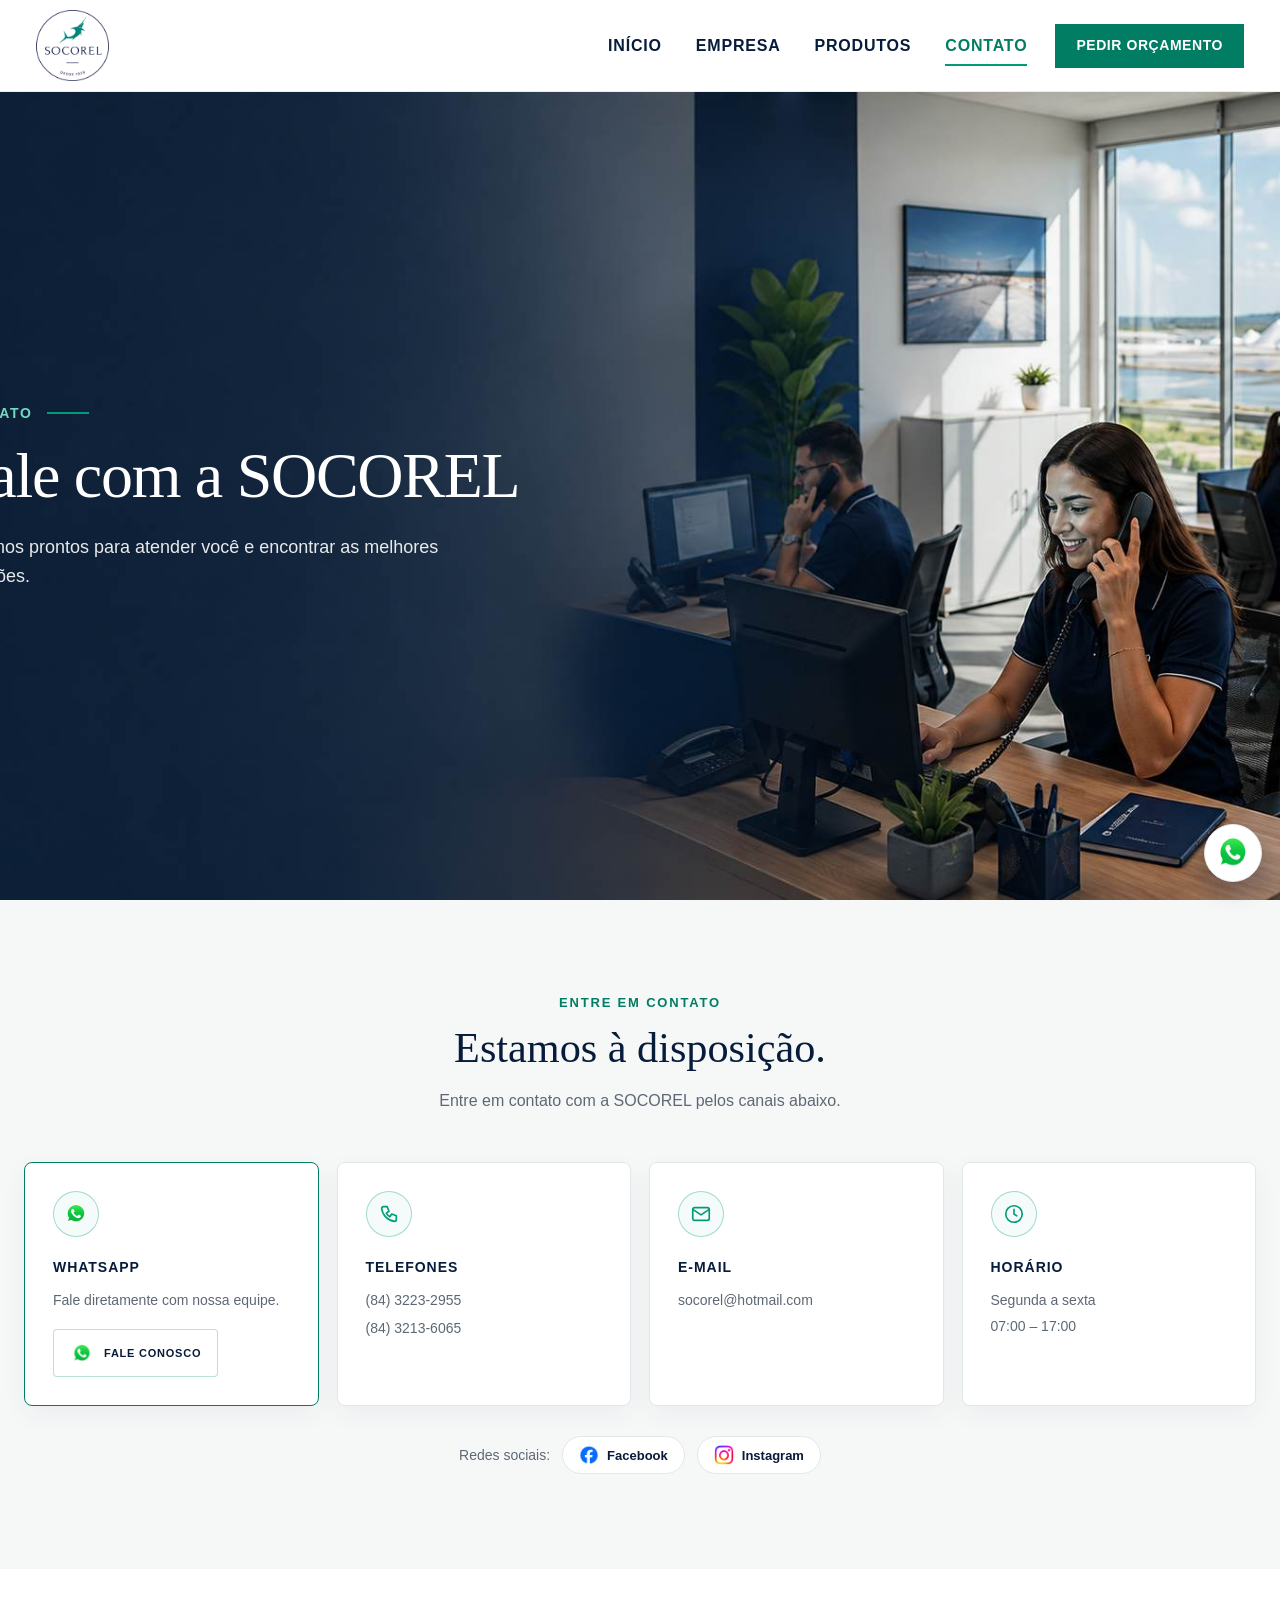
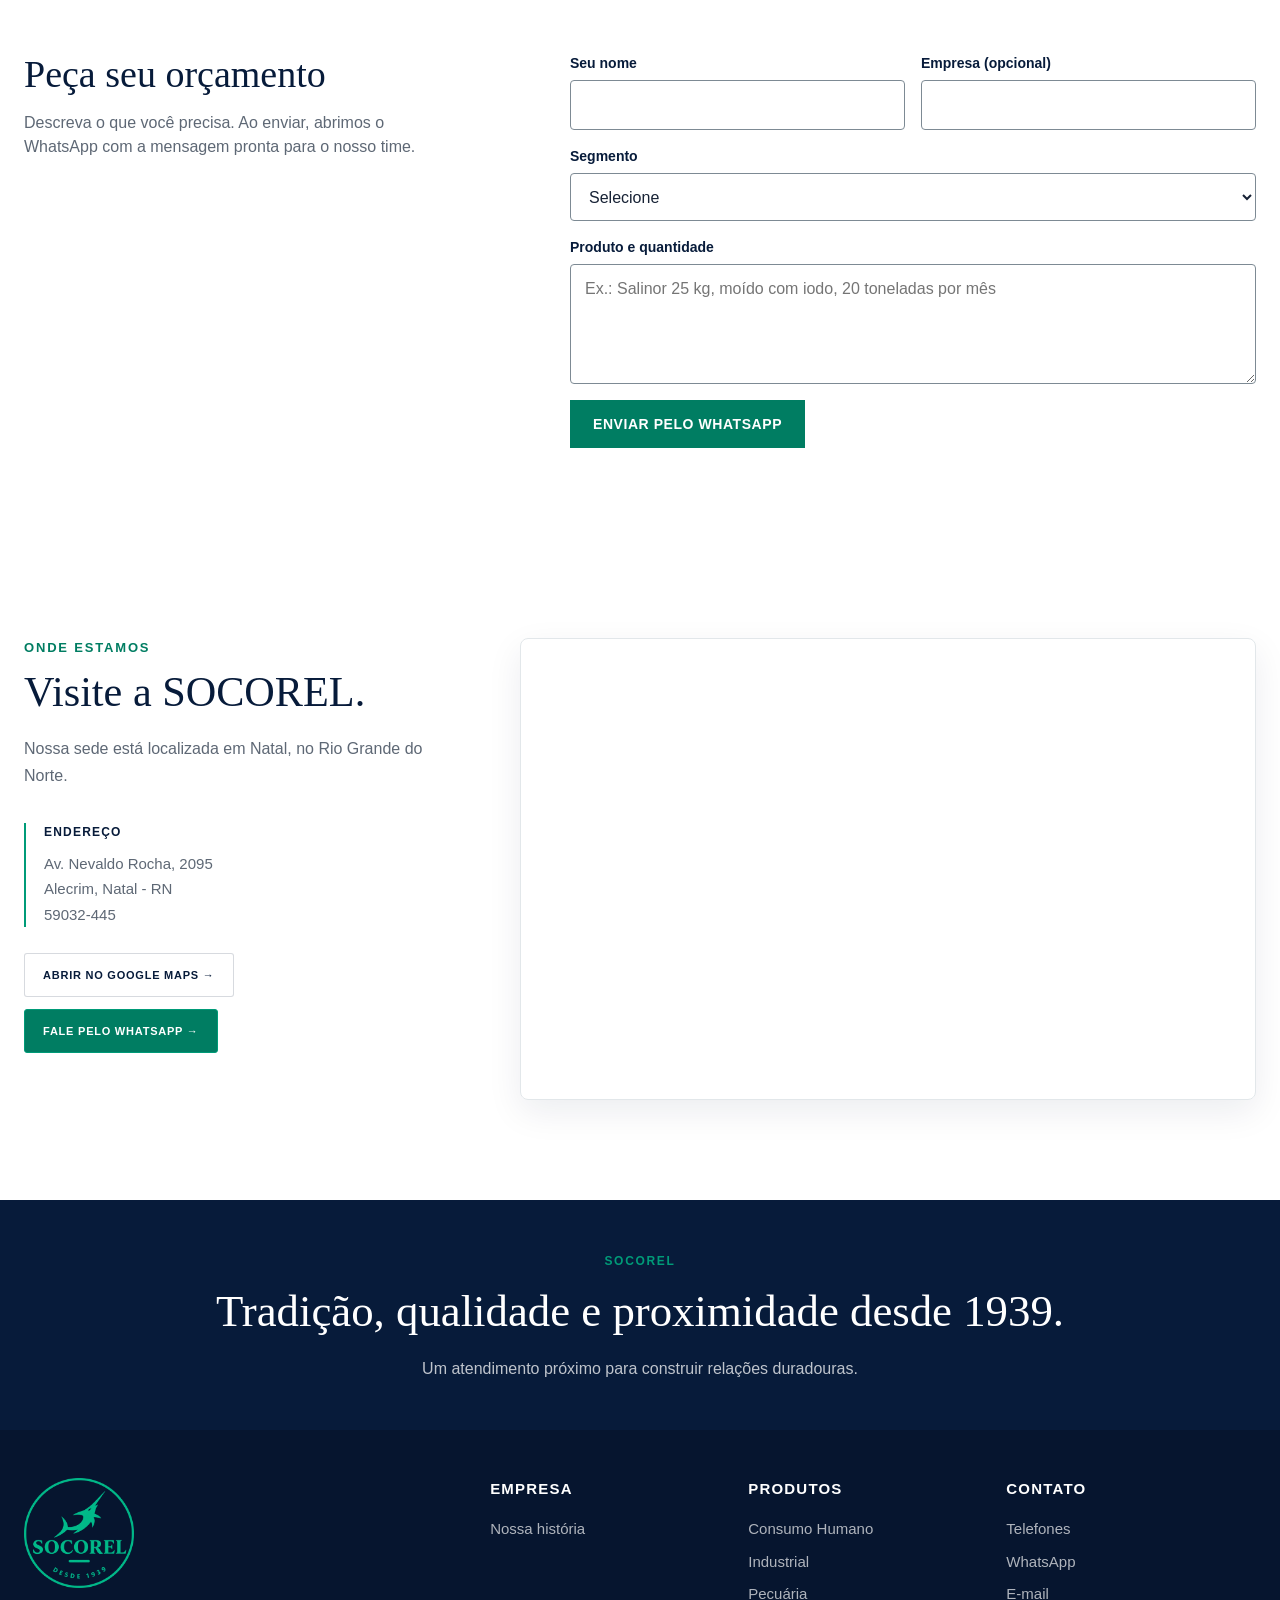
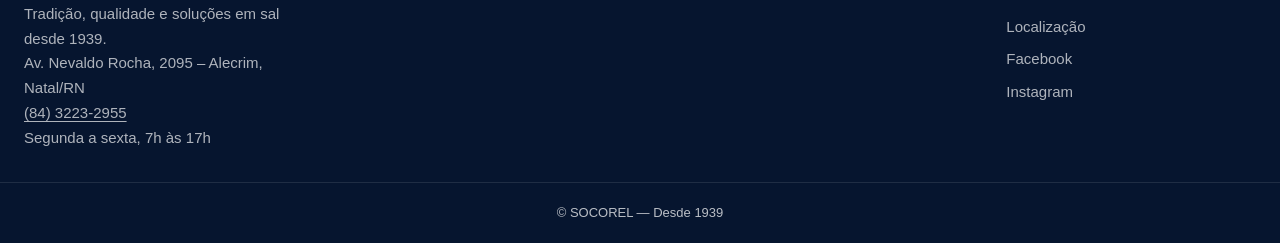
==== commit 9757a3e3: "Atualiza site da SOCOREL" ====
--- a/contato.html
+++ b/contato.html
@@ -16,14 +16,25 @@
     >
 
     <title>SOCOREL | Contato</title>
+    <link rel="icon" type="image/png" href="assets/brand/favicon.png">
+    <link rel="apple-touch-icon" href="assets/brand/apple-touch-icon.png">
+    <meta name="theme-color" content="#071b3a">
+    <meta property="og:type" content="website">
+    <meta property="og:locale" content="pt_BR">
+    <meta property="og:site_name" content="SOCOREL">
+    <meta property="og:title" content="SOCOREL | Contato">
+    <meta property="og:description" content="Entre em contato com a SOCOREL.">
+    <meta property="og:image" content="assets/brand/og-image.jpg">
 
     <link rel="stylesheet" href="css/global.css">
     <link rel="stylesheet" href="css/contato.css">
 
+    <link rel="stylesheet" href="css/melhorias.css">
 </head>
 
 
 <body>
+    <a class="skip-link" href="#conteudo">Ir para o conteúdo</a>
 
 
     <!-- =====================================================
@@ -41,7 +52,7 @@
             >
 
                 <img
-                    src="assets/brand/logo-socorel.png"
+                    src="assets/brand/logo-socorel.png" width="360" height="356"
                     alt="SOCOREL"
                 >
 
@@ -80,6 +91,7 @@
                 <a
                     href="contato.html"
                     class="site-nav__link is-active"
+                    aria-current="page"
                 >
                     CONTATO
                 </a>
@@ -87,6 +99,7 @@
             </nav>
 
 
+            <a href="https://wa.me/558432232955?text=Ol%C3%A1%21%20Vim%20pelo%20site%20da%20Socorel%20e%20gostaria%20de%20um%20or%C3%A7amento." class="btn btn-primary header-cta" target="_blank" rel="noopener noreferrer">Pedir orçamento</a>
             <button
                 class="menu-toggle"
                 type="button"
@@ -110,7 +123,7 @@
          CONTEÚDO PRINCIPAL
          ===================================================== -->
 
-    <main>
+    <main id="conteudo">
 
 
         <!-- =================================================
@@ -189,11 +202,62 @@
                          TELEFONES
                          ================================================= -->
 
-                    <article class="contact-card">
+                    <article class="contact-card contact-card--whatsapp">
 
                         <div class="contact-card__icon">
-                            ☎
+
+                            <img
+                                src="assets/brand/whatsapp.png" width="96" height="88" loading="lazy" decoding="async"
+                                alt=""
+                            >
+
                         </div>
+
+
+                        <div class="contact-card__content">
+
+                            <h3>
+                                WHATSAPP
+                            </h3>
+
+
+                            <p>
+                                Fale diretamente com nossa equipe.
+                            </p>
+
+
+                            <a
+                                href="https://wa.me/558432232955"
+                                class="whatsapp-button"
+                                target="_blank"
+                                rel="noopener noreferrer"
+                            >
+
+                                <span
+                                    class="whatsapp-button__icon"
+                                    aria-hidden="true"
+                                >
+
+                                    <img
+                                        src="assets/brand/whatsapp.png" width="96" height="88" loading="lazy" decoding="async"
+                                        alt=""
+                                    >
+
+                                </span>
+
+
+                                <span>
+                                    FALE CONOSCO
+                                </span>
+
+                            </a>
+
+                        </div>
+
+                    </article>
+<article class="contact-card">
+
+                        <div class="contact-card__icon"><svg viewBox="0 0 24 24" aria-hidden="true"><path d="M6 4h4l2 5-3 2a12 12 0 0 0 4 4l2-3 5 2v4a2 2 0 0 1-2 2A16 16 0 0 1 4 6a2 2 0 0 1 2-2z"/></svg></div>
 
 
                         <div class="contact-card__content">
@@ -221,18 +285,9 @@
                         </div>
 
                     </article>
-
-
-
-                    <!-- =================================================
-                         E-MAIL
-                         ================================================= -->
-
-                    <article class="contact-card">
-
-                        <div class="contact-card__icon">
-                            @
-                        </div>
+<article class="contact-card">
+
+                        <div class="contact-card__icon"><svg viewBox="0 0 24 24" aria-hidden="true"><rect x="3" y="5" width="18" height="14" rx="2"/><path d="M3 7l9 6 9-6"/></svg></div>
 
 
                         <div class="contact-card__content">
@@ -252,18 +307,9 @@
                         </div>
 
                     </article>
-
-
-
-                    <!-- =================================================
-                         HORÁRIO
-                         ================================================= -->
-
-                    <article class="contact-card">
-
-                        <div class="contact-card__icon">
-                            ◷
-                        </div>
+<article class="contact-card">
+
+                        <div class="contact-card__icon"><svg viewBox="0 0 24 24" aria-hidden="true"><circle cx="12" cy="12" r="9"/><path d="M12 7v5l3 2"/></svg></div>
 
 
                         <div class="contact-card__content">
@@ -285,188 +331,11 @@
                         </div>
 
                     </article>
-
-
-
-                    <!-- =================================================
-                         WHATSAPP
-                         ================================================= -->
-
-                    <article class="contact-card contact-card--whatsapp">
-
-                        <div class="contact-card__icon">
-
-                            <img
-                                src="assets/brand/whatsapp.png"
-                                alt=""
-                            >
-
-                        </div>
-
-
-                        <div class="contact-card__content">
-
-                            <h3>
-                                WHATSAPP
-                            </h3>
-
-
-                            <p>
-                                Fale diretamente com nossa equipe.
-                            </p>
-
-
-                            <a
-                                href="https://wa.me/558432232955"
-                                class="whatsapp-button"
-                                target="_blank"
-                                rel="noopener noreferrer"
-                            >
-
-                                <span
-                                    class="whatsapp-button__icon"
-                                    aria-hidden="true"
-                                >
-
-                                    <img
-                                        src="assets/brand/whatsapp.png"
-                                        alt=""
-                                    >
-
-                                </span>
-
-
-                                <span>
-                                    FALE CONOSCO
-                                </span>
-
-                            </a>
-
-                        </div>
-
-                    </article>
-
-
-
-                    <!-- =================================================
-                         FACEBOOK
-                         ================================================= -->
-
-                    <article class="contact-card contact-card--social">
-
-                        <div class="contact-card__icon">
-
-                            <img
-                                src="assets/brand/facebook.png"
-                                alt=""
-                            >
-
-                        </div>
-
-
-                        <div class="contact-card__content">
-
-                            <h3>
-                                FACEBOOK
-                            </h3>
-
-
-                            <p>
-                                Acompanhe a SOCOREL
-                                nas redes sociais.
-                            </p>
-
-
-                            <a
-                                href="https://www.facebook.com/SOCOREL"
-                                class="social-button"
-                                target="_blank"
-                                rel="noopener noreferrer"
-                            >
-
-                                <span
-                                    class="social-button__icon social-button__icon--facebook"
-                                    aria-hidden="true"
-                                >
-
-                                    <img
-                                        src="assets/brand/facebook.png"
-                                        alt=""
-                                    >
-
-                                </span>
-
-
-                                <span>
-                                    VISITAR FACEBOOK
-                                </span>
-
-                            </a>
-
-                        </div>
-
-                    </article>
-
-
-
-                    <!-- =================================================
-                         INSTAGRAM
-                         ================================================= -->
-
-                    <article class="contact-card contact-card--social">
-
-                        <div class="contact-card__icon">
-
-                            <img
-                                src="assets/brand/instagram.png"
-                                alt=""
-                            >
-
-                        </div>
-
-
-                        <div class="contact-card__content">
-
-                            <h3>
-                                INSTAGRAM
-                            </h3>
-
-
-                            <p>
-                                Acompanhe a SOCOREL
-                                nas redes sociais.
-                            </p>
-
-
-                            <a
-                                href="https://www.instagram.com/socorel_rn/"
-                                class="social-button"
-                                target="_blank"
-                                rel="noopener noreferrer"
-                            >
-
-                                <span
-                                    class="social-button__icon social-button__icon--instagram"
-                                    aria-hidden="true"
-                                >
-
-                                    <img
-                                        src="assets/brand/instagram.png"
-                                        alt=""
-                                    >
-
-                                </span>
-
-
-                                <span>
-                                    VISITAR INSTAGRAM
-                                </span>
-
-                            </a>
-
-                        </div>
-
-                    </article>
+<div class="social-row">
+<span>Redes sociais:</span>
+<a href="https://www.facebook.com/SOCOREL" target="_blank" rel="noopener noreferrer"><img src="assets/brand/facebook.png" width="96" height="96" loading="lazy" decoding="async" alt="">Facebook</a>
+<a href="https://www.instagram.com/socorel_rn/" target="_blank" rel="noopener noreferrer"><img src="assets/brand/instagram.png" width="96" height="92" loading="lazy" decoding="async" alt="">Instagram</a>
+</div>
 
                 </div>
 
@@ -476,7 +345,24 @@
 
 
 
-        <!-- =================================================
+        <section class="quote" id="orcamento">
+<div class="container quote__grid">
+<div>
+<h2>Peça seu orçamento</h2>
+<p class="quote__lead">Descreva o que você precisa. Ao enviar, abrimos o WhatsApp com a mensagem pronta para o nosso time.</p>
+</div>
+<form class="quote-form" id="quote-form" novalidate>
+<div class="field"><label for="q-nome">Seu nome</label><input id="q-nome" name="nome" autocomplete="name" required></div>
+<div class="field"><label for="q-empresa">Empresa (opcional)</label><input id="q-empresa" name="empresa" autocomplete="organization"></div>
+<div class="field field--full"><label for="q-segmento">Segmento</label><select id="q-segmento" name="segmento" required><option value="">Selecione</option><option>Consumo humano (Marlin, Nevado)</option><option>Industrial (Salinor, Monarca)</option><option>Pecuária (Luzente, Ema, Boiadeiro)</option><option>Outro</option></select></div>
+<div class="field field--full"><label for="q-msg">Produto e quantidade</label><textarea id="q-msg" name="mensagem" placeholder="Ex.: Salinor 25 kg, moído com iodo, 20 toneladas por mês" required></textarea></div>
+<button type="submit" class="btn btn-primary">Enviar pelo WhatsApp</button>
+<p class="quote-form__note" id="quote-note" role="status"></p>
+</form>
+</div>
+</section>
+
+<!-- =================================================
              LOCALIZAÇÃO
              ================================================= -->
 
@@ -642,7 +528,7 @@
                 >
 
                     <img
-                        src="assets/brand/logo-socorel-footer.png"
+                        src="assets/brand/logo-socorel-footer.png" width="360" height="360" loading="lazy" decoding="async"
                         alt="SOCOREL"
                     >
 
@@ -653,6 +539,7 @@
                     Tradição, qualidade e soluções em sal
                     desde 1939.
                 </p>
+                <p class="site-footer__contact">Av. Nevaldo Rocha, 2095 – Alecrim, Natal/RN<br><a href="tel:+558432232955">(84) 3223-2955</a><br>Segunda a sexta, 7h às 17h</p>
 
             </div>
 
@@ -779,11 +666,10 @@
 
 
 
-    <script
-        src="js/menu.js"
-        defer
-    ></script>
-
+    <script src="js/orcamento.js" defer></script>
+    <script src="js/menu.js" defer></script>
+
+<a class="wa-float" href="https://wa.me/558432232955?text=Ol%C3%A1%21%20Vim%20pelo%20site%20da%20Socorel%20e%20gostaria%20de%20um%20or%C3%A7amento." aria-label="Falar com a Socorel pelo WhatsApp" target="_blank" rel="noopener noreferrer"><img src="assets/brand/whatsapp.png" width="96" height="88" loading="lazy" decoding="async" alt=""></a>
 </body>
 
 </html>
--- a/css/contato.css
+++ b/css/contato.css
@@ -24,6 +24,10 @@
 
 
 
+
+
+
+
 .site-header__inner {
 
     width: 100%;
@@ -46,6 +50,10 @@
 
 
 
+
+
+
+
 .site-logo {
 
     display: flex;
@@ -60,6 +68,10 @@
 
 
 
+
+
+
+
 .site-logo img {
 
     width: 180px;
@@ -74,6 +86,10 @@
 
 
 
+
+
+
+
 .site-nav {
 
     display: flex;
@@ -88,6 +104,10 @@
 
 
 
+
+
+
+
 .site-nav__link {
 
     position: relative;
@@ -112,6 +132,10 @@
 
 
 
+
+
+
+
 .site-nav__link::after {
 
     content: "";
@@ -142,6 +166,10 @@
 
 
 
+
+
+
+
 .site-nav__link:hover,
 
 .site-nav__link.is-active {
@@ -154,6 +182,10 @@
 
 
 
+
+
+
+
 .site-nav__link:hover::after,
 
 .site-nav__link.is-active::after {
@@ -166,6 +198,10 @@
 
 
 
+
+
+
+
 /* =========================================================
 
    MENU MOBILE
@@ -196,6 +232,10 @@
 
 
 
+
+
+
+
 .menu-toggle span {
 
     display: block;
@@ -212,6 +252,10 @@
 
 
 
+
+
+
+
 /* =========================================================
 
    HERO
@@ -240,6 +284,10 @@
 
 
 
+
+
+
+
 .contact-hero__background {
 
     position: absolute;
@@ -260,6 +308,10 @@
 
 
 
+
+
+
+
 .contact-hero__content {
 
     position: relative;
@@ -272,6 +324,10 @@
 
 
 
+
+
+
+
 .contact-hero__text {
 
     max-width: 650px;
@@ -288,6 +344,10 @@
 
 
 
+
+
+
+
 .contact-hero__eyebrow {
 
     display: inline-flex;
@@ -310,6 +370,10 @@
 
 
 
+
+
+
+
 .contact-hero__eyebrow::after {
 
     content: "";
@@ -328,6 +392,10 @@
 
 
 
+
+
+
+
 .contact-hero__title {
 
     max-width: none;
@@ -354,6 +422,10 @@
 
 
 
+
+
+
+
 .contact-hero__description {
 
     max-width: 520px;
@@ -374,6 +446,10 @@
 
 
 
+
+
+
+
 /* =========================================================
 
    CONTATOS
@@ -396,6 +472,10 @@
 
 
 
+
+
+
+
 .contact-details__heading {
 
     max-width: 850px;
@@ -410,6 +490,10 @@
 
 
 
+
+
+
+
 .contact-details__eyebrow {
 
     color:
@@ -428,6 +512,10 @@
 
 
 
+
+
+
+
 .contact-details__title {
 
     margin-top: 10px;
@@ -450,6 +538,10 @@
 
 
 
+
+
+
+
 .contact-details__description {
 
     max-width: 620px;
@@ -470,6 +562,10 @@
 
 
 
+
+
+
+
 /* =========================================================
 
    CARDS DE CONTATO
@@ -508,6 +604,10 @@
 
 
 
+
+
+
+
 .contact-card {
 
     min-height: 205px;
@@ -548,6 +648,10 @@
 
 
 
+
+
+
+
 .contact-card:hover {
 
     transform:
@@ -568,6 +672,10 @@
 
 
 
+
+
+
+
 .contact-card__icon {
 
     width: 46px;
@@ -608,6 +716,10 @@
 
 
 
+
+
+
+
 .contact-card__content {
 
     width: 100%;
@@ -618,6 +730,10 @@
 
 
 
+
+
+
+
 .contact-card__content h3 {
 
     margin: 0 0 12px;
@@ -638,6 +754,10 @@
 
 
 
+
+
+
+
 .contact-card__content p {
 
     margin-top: 5px;
@@ -656,6 +776,10 @@
 
 
 
+
+
+
+
 .contact-card__link {
 
     display: block;
@@ -682,6 +806,10 @@
 
 
 
+
+
+
+
 .contact-card__link:hover {
 
     color:
@@ -694,6 +822,10 @@
 
 
 
+
+
+
+
 /* =========================================================
 
    WHATSAPP
@@ -712,6 +844,10 @@
 
 
 
+
+
+
+
 .whatsapp-button {
 
     display: inline-flex;
@@ -760,6 +896,10 @@
 
 
 
+
+
+
+
 .whatsapp-button:hover {
 
     transform:
@@ -788,6 +928,14 @@
 
 
 
+
+
+
+
+
+
+
+
 /* =========================================================
 
    LOCALIZAÇÃO
@@ -942,6 +1090,10 @@
 
 
 
+
+
+
+
 .contact-location__grid {
 
     display:
@@ -968,6 +1120,10 @@
 
 
 
+
+
+
+
 .contact-location__info {
 
     display:
@@ -988,6 +1144,10 @@
 
 
 
+
+
+
+
 .contact-location__eyebrow {
 
     color:
@@ -1012,6 +1172,10 @@
 
 
 
+
+
+
+
 .contact-location__title {
 
     margin-top:
@@ -1040,6 +1204,10 @@
 
 
 
+
+
+
+
 .contact-location__description {
 
     max-width:
@@ -1068,6 +1236,10 @@
 
 
 
+
+
+
+
 /* =========================================================
 
    ENDEREÇO
@@ -1094,6 +1266,10 @@
 
 
 
+
+
+
+
 .contact-address__label {
 
     display:
@@ -1126,6 +1302,10 @@
 
 
 
+
+
+
+
 .contact-address__text {
 
     color:
@@ -1146,6 +1326,10 @@
 
 
 
+
+
+
+
 /* =========================================================
 
    BOTÕES DE LOCALIZAÇÃO
@@ -1212,6 +1396,10 @@
 
 
 
+
+
+
+
 .location-button {
 
     border:
@@ -1232,6 +1420,10 @@
 
 
 
+
+
+
+
 .location-button:hover {
 
     transform:
@@ -1256,6 +1448,10 @@
 
 
 
+
+
+
+
 .location-whatsapp {
 
     margin-top:
@@ -1280,6 +1476,10 @@
 
 
 
+
+
+
+
 .location-whatsapp:hover {
 
     transform:
@@ -1300,6 +1500,10 @@
 
 
 
+
+
+
+
 /* =========================================================
 
    MAPA
@@ -1334,6 +1538,10 @@
 
 
 
+
+
+
+
 .contact-map iframe {
 
     display:
@@ -1362,6 +1570,10 @@
 
 
 
+
+
+
+
 /* =========================================================
 
    ENCERRAMENTO
@@ -1388,6 +1600,10 @@
 
 
 
+
+
+
+
 .contact-closing__inner {
 
     max-width:
@@ -1408,6 +1624,10 @@
 
 
 
+
+
+
+
 .contact-closing__label {
 
     color:
@@ -1432,6 +1652,10 @@
 
 
 
+
+
+
+
 .contact-closing__title {
 
     margin-top:
@@ -1460,6 +1684,10 @@
 
 
 
+
+
+
+
 .contact-closing__text {
 
     max-width:
@@ -1488,6 +1716,10 @@
 
 
 
+
+
+
+
 /* =========================================================
 
    FOOTER
@@ -1510,6 +1742,10 @@
 
 
 
+
+
+
+
 .site-footer__grid {
 
     display:
@@ -1534,6 +1770,10 @@
 
 
 
+
+
+
+
 .site-footer__brand {
 
     max-width:
@@ -1546,6 +1786,10 @@
 
 
 
+
+
+
+
 .site-footer__logo {
 
     display:
@@ -1590,6 +1834,10 @@
 
 
 
+
+
+
+
 .site-footer__logo img {
 
     display:
@@ -1618,6 +1866,10 @@
 
 
 
+
+
+
+
 .site-footer__brand p {
 
     max-width:
@@ -1646,6 +1898,10 @@
 
 
 
+
+
+
+
 .site-footer__column {
 
     display:
@@ -1666,6 +1922,10 @@
 
 
 
+
+
+
+
 .site-footer__column h3 {
 
     margin-bottom:
@@ -1694,6 +1954,10 @@
 
 
 
+
+
+
+
 .site-footer__column a {
 
     margin-bottom:
@@ -1720,6 +1984,10 @@
 
 
 
+
+
+
+
 .site-footer__column a:hover {
 
     color:
@@ -1736,6 +2004,10 @@
 
 
 
+
+
+
+
 .site-footer__bottom {
 
     border-top:
@@ -1752,6 +2024,10 @@
 
 
 
+
+
+
+
 .site-footer__bottom p {
 
     color:
@@ -1772,6 +2048,10 @@
 
 
 
+
+
+
+
 /* =========================================================
 
    TABLET
@@ -1792,6 +2072,10 @@
 
 
 
+
+
+
+
     .site-nav__link {
 
         font-size:
@@ -1804,6 +2088,10 @@
 
 
 
+
+
+
+
     .contact-details__grid {
 
         grid-template-columns:
@@ -1816,6 +2104,10 @@
 
 
 
+
+
+
+
     .contact-location__grid {
 
         gap:
@@ -1830,6 +2122,10 @@
 
 
 
+
+
+
+
 /* =========================================================
 
    TABLET MENOR
@@ -1850,6 +2146,10 @@
 
 
 
+
+
+
+
     .site-logo img {
 
         width:
@@ -1866,6 +2166,10 @@
 
 
 
+
+
+
+
     .site-nav {
 
         display:
@@ -1878,6 +2182,10 @@
 
 
 
+
+
+
+
     .menu-toggle {
 
         display:
@@ -1890,6 +2198,10 @@
 
 
 
+
+
+
+
     .contact-hero {
 
         min-height:
@@ -1902,6 +2214,10 @@
 
 
 
+
+
+
+
     .contact-hero__text {
 
         padding:
@@ -1918,6 +2234,10 @@
 
 
 
+
+
+
+
     .contact-hero__title {
 
         font-size:
@@ -1930,6 +2250,10 @@
 
 
 
+
+
+
+
     .contact-details {
 
         padding:
@@ -1942,6 +2266,10 @@
 
 
 
+
+
+
+
     .contact-location {
 
         padding:
@@ -1954,6 +2282,10 @@
 
 
 
+
+
+
+
     .contact-location__grid {
 
         grid-template-columns:
@@ -1970,6 +2302,10 @@
 
 
 
+
+
+
+
     .contact-location__info {
 
         max-width:
@@ -1982,6 +2318,10 @@
 
 
 
+
+
+
+
     .contact-map {
 
         min-height:
@@ -1994,6 +2334,10 @@
 
 
 
+
+
+
+
     .contact-map iframe {
 
         min-height:
@@ -2006,6 +2350,10 @@
 
 
 
+
+
+
+
     .site-footer__grid {
 
         grid-template-columns:
@@ -2018,6 +2366,10 @@
 
 
 
+
+
+
+
     .site-footer__brand {
 
         grid-column:
@@ -2030,6 +2382,10 @@
 
 
 
+
+
+
+
     .site-footer__logo {
 
         margin-left:
@@ -2048,6 +2404,10 @@
 
 
 
+
+
+
+
 /* =========================================================
 
    CELULAR
@@ -2068,6 +2428,10 @@
 
 
 
+
+
+
+
     .site-header__inner {
 
         padding:
@@ -2080,6 +2444,10 @@
 
 
 
+
+
+
+
     .site-logo img {
 
         width:
@@ -2096,6 +2464,10 @@
 
 
 
+
+
+
+
     .contact-hero {
 
         min-height:
@@ -2108,13 +2480,21 @@
 
 
 
+
+
+
+
     .contact-hero__background {
-
-        background-position:
-
-            64% center;
-
-    }
+        background-image:
+            url("../assets/contato/hero-contato-mobile.jpg");
+
+            background-size: cover;
+            background-position: center;
+    }
+
+
+
+
 
 
 
@@ -2132,6 +2512,10 @@
 
 
 
+
+
+
+
     .contact-hero__eyebrow {
 
         font-size:
@@ -2144,6 +2528,10 @@
 
 
 
+
+
+
+
     .contact-hero__title {
 
         margin-top:
@@ -2164,6 +2552,10 @@
 
 
 
+
+
+
+
     .contact-hero__description {
 
         font-size:
@@ -2176,6 +2568,10 @@
 
 
 
+
+
+
+
     .contact-details {
 
         padding:
@@ -2188,6 +2584,10 @@
 
 
 
+
+
+
+
     .contact-details__heading {
 
         margin-bottom:
@@ -2200,6 +2600,10 @@
 
 
 
+
+
+
+
     .contact-details__title {
 
         font-size:
@@ -2212,6 +2616,10 @@
 
 
 
+
+
+
+
     .contact-details__description {
 
         font-size:
@@ -2224,6 +2632,10 @@
 
 
 
+
+
+
+
     .contact-details__grid {
 
         grid-template-columns:
@@ -2246,6 +2658,10 @@
 
 
 
+
+
+
+
     .contact-card {
 
         min-height:
@@ -2262,6 +2678,10 @@
 
 
 
+
+
+
+
     .contact-location {
 
         padding:
@@ -2274,6 +2694,10 @@
 
 
 
+
+
+
+
     .contact-location__title {
 
         font-size:
@@ -2286,6 +2710,10 @@
 
 
 
+
+
+
+
     .contact-location__description {
 
         font-size:
@@ -2298,6 +2726,10 @@
 
 
 
+
+
+
+
     .contact-map {
 
         min-height:
@@ -2310,6 +2742,10 @@
 
 
 
+
+
+
+
     .contact-map iframe {
 
         min-height:
@@ -2322,6 +2758,10 @@
 
 
 
+
+
+
+
     .contact-closing {
 
         padding:
@@ -2334,6 +2774,10 @@
 
 
 
+
+
+
+
     .contact-closing__title {
 
         font-size:
@@ -2346,6 +2790,10 @@
 
 
 
+
+
+
+
     .contact-closing__text {
 
         font-size:
@@ -2358,6 +2806,10 @@
 
 
 
+
+
+
+
     .site-footer__grid {
 
         grid-template-columns:
@@ -2378,6 +2830,10 @@
 
 
 
+
+
+
+
     .site-footer__brand {
 
         grid-column:
@@ -2390,6 +2846,10 @@
 
 
 
+
+
+
+
     .site-footer__logo {
 
         width:
@@ -2414,6 +2874,10 @@
 
 
 
+
+
+
+
     .site-footer__logo img {
 
         width:
@@ -2430,6 +2894,10 @@
 
 
 
+
+
+
+
     .site-footer__column {
 
         width:
@@ -2525,6 +2993,7 @@
 }
 
 
+
 /* =========================================================
 
    REDES SOCIAIS
@@ -2553,6 +3022,8 @@
 
 
 
+
+
 .contact-card--social .contact-card__icon img {
 
     width: 24px;
@@ -2567,6 +3038,8 @@
 
 
 
+
+
 .contact-card--social .contact-card__content {
 
     display: flex;
@@ -2579,6 +3052,8 @@
 
 
 
+
+
 .social-button {
 
     display: inline-flex;
@@ -2625,6 +3100,8 @@
 
 
 
+
+
 .social-button:hover {
 
     transform: translateY(-2px);
@@ -2639,6 +3116,8 @@
 
 
 
+
+
 .social-button__icon {
 
     display: inline-flex;
@@ -2659,6 +3138,8 @@
 
 
 
+
+
 .social-button__icon img {
 
     width: 22px;
@@ -2673,6 +3154,8 @@
 
 
 
+
+
 @media (max-width: 600px) {
 
     .social-button {
--- a/css/melhorias.css
+++ b/css/melhorias.css
@@ -0,0 +1,214 @@
+/* =========================================================
+   MELHORIAS UX/UI — carregado por último em todas as páginas.
+   Para desfazer qualquer bloco, basta apagá-lo daqui.
+   ========================================================= */
+
+:root {
+    --header-height: 92px;
+    --brand-text: #007d62;        /* verde da marca com contraste AA (5,1:1) para texto e botões */
+    --brand-text-hover: #00624d;
+}
+
+/* ---------- Acessibilidade geral ---------- */
+.skip-link {
+    position: absolute; left: 12px; top: -64px; z-index: 10000;
+    padding: 12px 18px; border-radius: 4px;
+    background: var(--color-navy); color: #fff; font-weight: 700;
+}
+.skip-link:focus { top: 12px; }
+
+section[id], [id="orcamento"] { scroll-margin-top: calc(var(--header-height) + 16px); }
+
+@media (prefers-reduced-motion: reduce) {
+    html { scroll-behavior: auto; }
+    *, *::before, *::after { transition: none !important; animation: none !important; }
+}
+
+/* ---------- Contraste: verde de texto/botões ---------- */
+.btn-primary { background: var(--brand-text); }
+.btn-primary:hover { background: var(--brand-text-hover); }
+.btn { font-size: 14px; }
+.btn-light { background: #fff; color: var(--color-navy); }
+.btn-light:hover { background: var(--color-off-white); }
+.site-nav__link:hover, .site-nav__link.is-active { color: var(--brand-text); }
+.section-heading__eyebrow, .product-section__eyebrow,
+.contact-details__eyebrow, .contact-location__eyebrow,
+.company-story__eyebrow { color: var(--brand-text); font-size: 13px; }
+.category-card__link { color: var(--brand-text); font-size: 13px; }
+.category-card__link:hover { color: var(--brand-text-hover); }
+.location-whatsapp { background: var(--brand-text); }
+
+/* ---------- Header fixo, mais baixo, com CTA ---------- */
+.site-header { position: sticky; top: 0; z-index: 50; height: var(--header-height); }
+.site-logo img { width: auto; height: 72px; }
+.site-nav { margin-left: auto; margin-right: 28px; gap: 34px; }
+.site-nav__link { font-size: 16px; padding: 34px 0; }
+.site-nav__link::after { bottom: 26px; }
+.header-cta { min-height: 44px; padding: 0 20px; white-space: nowrap; }
+
+@media (max-width: 1100px) { .site-nav { gap: 24px; } .site-nav__link { font-size: 15px; } }
+
+@media (max-width: 850px) {
+    :root { --header-height: 72px; }
+    .site-logo img { width: auto; height: 54px; }
+    .site-nav { margin: 0; }
+    .header-cta { margin-left: auto; margin-right: 6px; min-height: 40px; padding: 0 14px; font-size: 12px; }
+}
+@media (max-width: 600px) {
+    .site-header { height: var(--header-height); }
+    .site-logo img { width: auto; height: 48px; }
+    .hero { min-height: calc(100svh - var(--header-height)); }
+}
+
+/* hero da home deixa a faixa de diferenciais aparecer na primeira tela */
+@media (min-width: 851px) {
+    .hero { min-height: max(520px, calc(100vh - var(--header-height) - 96px)); }
+}
+
+/* ---------- Botão flutuante de WhatsApp ---------- */
+.wa-float {
+    position: fixed; right: 18px; bottom: calc(18px + env(safe-area-inset-bottom, 0px)); z-index: 60;
+    display: flex; align-items: center; justify-content: center;
+    width: 58px; height: 58px; border-radius: 50%;
+    background: #fff; border: 1px solid var(--color-border);
+    box-shadow: 0 8px 22px rgba(7, 27, 58, 0.28);
+    transition: transform var(--transition-fast);
+}
+.wa-float:hover { transform: scale(1.06); }
+.wa-float img { width: 36px; height: 36px; }
+
+/* ---------- Home: faixa de diferenciais legível ---------- */
+.highlight__content strong { font-size: 15px; }
+.highlight__content span { font-size: 12px !important; color: rgba(255, 255, 255, 0.86); }
+
+/* ---------- Home: destaque Marlin e Nevado ---------- */
+.featured { padding: 84px 0 72px; background: #fff; }
+.featured__grid { display: grid; grid-template-columns: repeat(3, minmax(0, 1fr)); gap: 22px; }
+.featured-card {
+    display: flex; flex-direction: column; align-items: center; text-align: center;
+    padding: 28px 22px 24px; border: 1px solid var(--color-border); border-radius: 6px;
+    background: var(--color-off-white);
+}
+.featured-card img { height: 240px; width: auto; object-fit: contain; }
+.featured-card h3 { margin-top: 18px; color: var(--color-navy); font: 500 22px/1.2 Georgia, "Times New Roman", serif; }
+.featured-card p { margin-top: 6px; color: var(--color-text-soft); font-size: 15px; }
+.featured-card .btn { margin-top: 18px; width: 100%; }
+.featured__more { display: block; margin-top: 28px; text-align: center; color: var(--brand-text); font-weight: 700; font-size: 15px; text-decoration: underline; text-underline-offset: 4px; }
+@media (max-width: 850px) {
+    .featured { padding: 64px 0 56px; }
+    .featured__grid { grid-template-columns: 1fr; }
+    .featured-card img { height: 200px; }
+}
+
+/* ---------- Home: nomes sob os produtos dos cards ---------- */
+.category-card__description { font-size: 15px; }
+.category-card__products figure { margin: 0; display: flex; flex-direction: column; align-items: center; gap: 8px; }
+.category-card__products figcaption { font-size: 13px; font-weight: 700; color: var(--color-navy); text-align: center; }
+.category-card__products--three { gap: 4px !important; }
+.category-card__products--three figure { flex: 1 1 0; min-width: 0; }
+.category-card__products--three img { width: 100%; height: auto; max-width: 125px; }
+
+/* ---------- Faixa de chamada para orçamento ---------- */
+.cta-band { background: var(--brand-text); color: #fff; padding: 60px 0; }
+.cta-band__inner { display: flex; align-items: center; justify-content: space-between; gap: 28px 40px; flex-wrap: wrap; }
+.cta-band h2 { font: 500 clamp(26px, 3vw, 36px)/1.15 Georgia, "Times New Roman", serif; }
+.cta-band p { margin-top: 10px; max-width: 560px; color: rgba(255, 255, 255, 0.9); }
+.cta-band__actions { display: flex; gap: 12px; flex-wrap: wrap; }
+
+@media (max-width: 600px) {
+    .page-home main { display: flex; flex-direction: column; }
+    .page-home .hero { order: 0; }
+    .page-home .featured { order: 1; }
+    .page-home .products-preview { order: 2; }
+    .page-home .highlights { order: 3; }
+    .page-home .cta-band { order: 4; }
+}
+
+/* ---------- Produtos ---------- */
+.catalog-nav {
+    position: sticky; top: var(--header-height); z-index: 40;
+    background: rgba(255, 255, 255, 0.97); border-bottom: 1px solid var(--color-border);
+}
+.catalog-nav__inner { display: flex; gap: 8px; overflow-x: auto; padding: 10px 0; }
+.catalog-nav a {
+    flex: 0 0 auto; padding: 10px 18px; border: 1px solid var(--color-border); border-radius: 999px;
+    color: var(--color-navy); font-size: 14px; font-weight: 700;
+}
+.catalog-nav a:hover { border-color: var(--brand-text); color: var(--brand-text); }
+.product-section { scroll-margin-top: calc(var(--header-height) + 76px); }
+
+.product-grid { align-items: stretch !important; }
+.product-card__info { padding-bottom: 18px; }
+.product-card__row { display: flex !important; flex-wrap: wrap; align-items: center; gap: 6px 10px !important; }
+.product-card__label { min-width: 78px; font-size: 13px; }
+.product-card__value { font-size: 15px; }
+.product-card__type-row { display: flex !important; flex-wrap: wrap; align-items: center; gap: 6px 8px !important; }
+.product-card__type-row .product-card__value { min-width: 84px; }
+.product-card__badge { font-size: 12px !important; }
+.product-card__badge--iodized { background: var(--brand-text) !important; color: #fff !important; order: 1; }
+.product-card__badge--without-iodine { background: var(--color-navy) !important; color: #fff !important; border: 0 !important; order: 2; }
+.product-card__cta {
+    display: flex; align-items: center; justify-content: center; min-height: 44px;
+    margin: auto 20px 20px; border: 1px solid var(--brand-text); border-radius: 4px;
+    color: var(--brand-text); font-size: 13px; font-weight: 700; letter-spacing: 0.04em; text-transform: uppercase;
+    transition: background-color var(--transition-fast), color var(--transition-fast);
+}
+.product-card__cta:hover { background: var(--brand-text); color: #fff; }
+
+/* ---------- Contato ---------- */
+.contact-card__icon svg { width: 22px; height: 22px; fill: none; stroke: currentColor; stroke-width: 1.8; stroke-linecap: round; stroke-linejoin: round; }
+.contact-card--whatsapp { border-color: var(--brand-text); }
+.social-row { grid-column: 1 / -1; display: flex; align-items: center; justify-content: center; flex-wrap: wrap; gap: 12px; margin-top: 12px; color: var(--color-text-soft); font-size: 14px; }
+.social-row a {
+    display: inline-flex; align-items: center; gap: 8px; padding: 8px 16px;
+    border: 1px solid var(--color-border); border-radius: 999px; background: #fff;
+    color: var(--color-navy); font-size: 13px; font-weight: 700;
+}
+.social-row img { width: 20px; height: 20px; }
+
+.quote { padding: 84px 0; background: #fff; }
+.quote__grid { display: grid; grid-template-columns: minmax(0, 5fr) minmax(0, 7fr); gap: 56px; align-items: start; }
+.quote h2 { color: var(--color-navy); font: 500 clamp(28px, 3vw, 38px)/1.15 Georgia, "Times New Roman", serif; }
+.quote__lead { margin-top: 14px; color: var(--color-text-soft); max-width: 420px; }
+.quote-form { display: grid; grid-template-columns: 1fr 1fr; gap: 16px; }
+.quote-form .field { display: flex; flex-direction: column; gap: 6px; }
+.quote-form .field--full { grid-column: 1 / -1; }
+.quote-form label { color: var(--color-navy); font-size: 14px; font-weight: 700; }
+.quote-form input, .quote-form select, .quote-form textarea {
+    width: 100%; min-height: 48px; padding: 12px 14px; border: 1px solid #7d8a94; border-radius: 4px;
+    background: #fff; color: var(--color-text);
+}
+.quote-form textarea { min-height: 120px; resize: vertical; }
+.quote-form input:focus, .quote-form select:focus, .quote-form textarea:focus { outline: 3px solid rgba(0, 125, 98, 0.35); outline-offset: 1px; border-color: var(--brand-text); }
+.quote-form .btn { justify-self: start; }
+.quote-form__note { grid-column: 1 / -1; color: var(--color-text-soft); font-size: 14px; }
+@media (max-width: 850px) {
+    .quote { padding: 60px 0; }
+    .quote__grid { grid-template-columns: 1fr; gap: 28px; }
+    .quote-form { grid-template-columns: 1fr; }
+}
+
+/* ---------- Rodapé ---------- */
+.site-footer__grid { padding: 48px 0 32px !important; align-items: start; }
+.site-footer__logo { width: auto; height: auto; padding: 0; margin: 0 0 14px; }
+.site-footer__logo img { width: auto; height: 110px; }
+.site-footer__contact { margin-top: 14px; max-width: 280px; color: rgba(255, 255, 255, 0.8); font-size: 14px; line-height: 1.65; }
+.site-footer__contact a { text-decoration: underline; text-underline-offset: 3px; }
+.site-footer__bottom p { font-size: 13px; color: rgba(255, 255, 255, 0.72); }
+@media (max-width: 850px) {
+    .site-footer__logo { width: auto; height: auto; margin: 0 0 14px; }
+    .site-footer__logo img { width: auto; height: 90px; }
+}
+
+/* Redes sociais: Instagram abaixo do Facebook (só no celular) */
+@media (max-width: 600px) {
+    .social-row {
+        flex-direction: column;
+        align-items: stretch;
+        width: 100%;
+        max-width: 240px;
+        margin-inline: auto;
+    }
+    .social-row span { text-align: center; }
+    .social-row a { justify-content: center; }
+}
